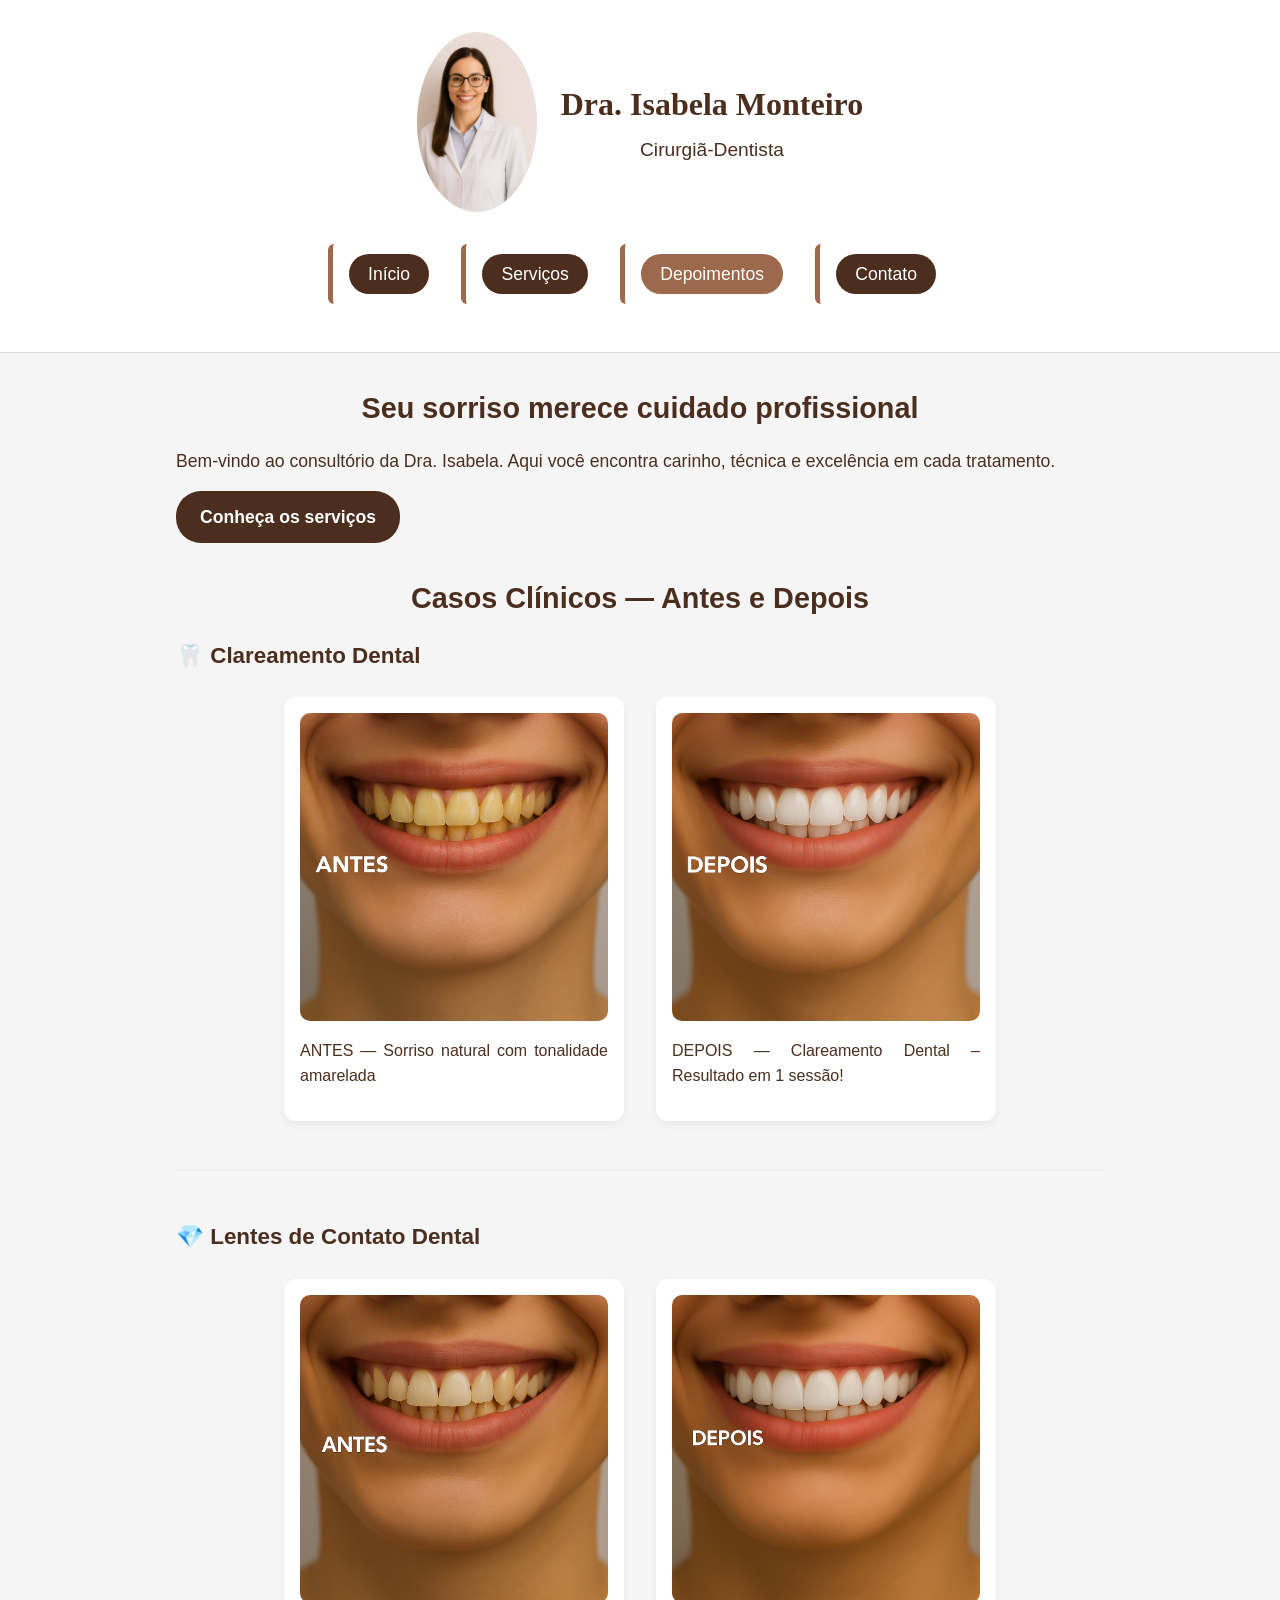
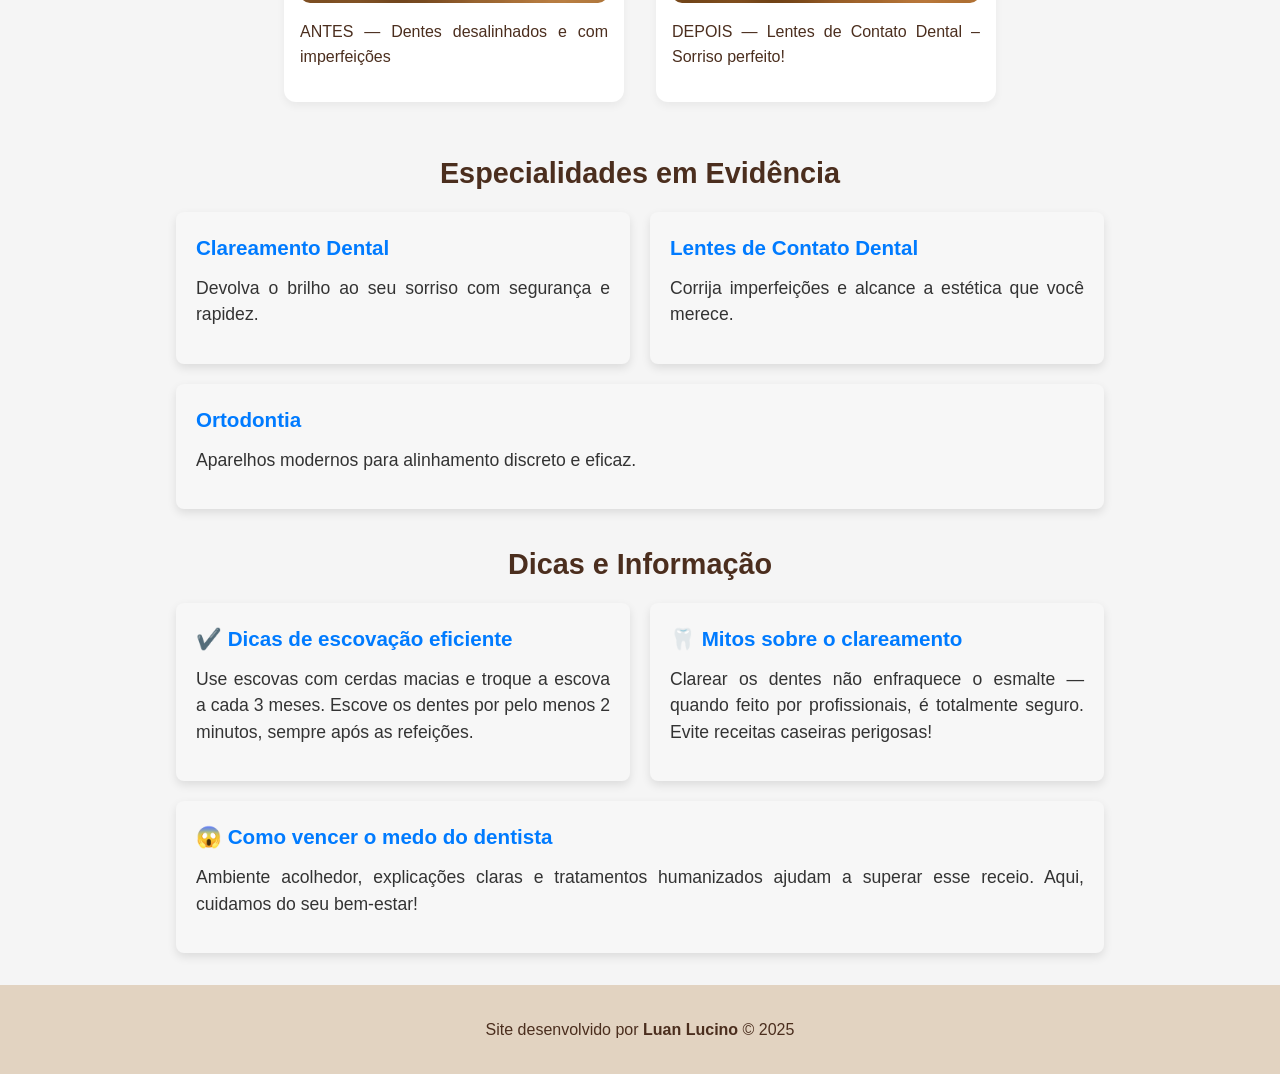
==== index.html @ b40850e3 "comit 0.1 Atualização, nome da pagina principal de landpage para index.html" ====
<!DOCTYPE html>
<html lang="pt-BR">
<head>
  <meta charset="UTF-8" />
  <meta name="viewport" content="width=device-width, initial-scale=1.0" />
  <title>Dra. Isabela Monteiro</title>
  <link rel="stylesheet" href="estilos/reset.css" />
  <link rel="stylesheet" href="estilos/landpage.css" />
  <link rel="stylesheet" href="https://cdnjs.cloudflare.com/ajax/libs/font-awesome/6.4.0/css/all.min.css" />
  <script defer src="script.js"></script>
</head>
<body class="fade-in">

  <!-- Cabeçalho -->
  <header>
    <div class="profile">
      <img src="imagens/fotodeperfil.png" alt="Foto da Dra. Isabela" />
      <div class="nome">
        <h1>Dra. Isabela Monteiro</h1>
        <p>Cirurgiã-Dentista</p>
      </div>
    </div>
    <nav class="menu-navbar">
  <div class="menu-toggle" id="menu-toggle">
    &#9776;
  </div>
  <ul class="nav-list" id="nav-list">
    <li><a href="index.html">Início</a></li>
    <li><a href="servicos.html">Serviços</a></li>
    <li><a href="depoimentos.html" class="active">Depoimentos</a></li>
    <li><a href="contato.html">Contato</a></li>
  </ul>
</nav>

  </header>

  <!-- Conteúdo Principal -->
  <main>

    <!-- Apresentação -->
    <section id="apresentacao">
      <h2>Seu sorriso merece cuidado profissional</h2>
      <p>Bem-vindo ao consultório da Dra. Isabela. Aqui você encontra carinho, técnica e excelência em cada tratamento.</p>
      <a href="servicos.html" class="cta-button">Conheça os serviços</a>
    </section>

    <!-- Antes e Depois -->
    <section id="casos-clinicos">
  <h2>Casos Clínicos — Antes e Depois</h2>

  <div class="secao-tratamento">
    <h3>🦷 Clareamento Dental</h3>
    <div class="imagem-casos">
      <div class="imagem-card">
        <img src="imagens/antes-clareamento.png" alt="Antes do Clareamento Dental" />
        <p>ANTES — Sorriso natural com tonalidade amarelada</p>
      </div>
      <div class="imagem-card">
        <img src="imagens/depois-clareamento.png" alt="Depois do Clareamento Dental" />
        <p>DEPOIS — Clareamento Dental – Resultado em 1 sessão!</p>
      </div>
    </div>
  </div>

  <hr />

  <div class="secao-tratamento">
    <h3>💎 Lentes de Contato Dental</h3>
    <div class="imagem-casos">
      <div class="imagem-card">
        <img src="imagens/lentesdecontatoantes.png" alt="Antes das Lentes de Contato Dental" />
        <p>ANTES — Dentes desalinhados e com imperfeições</p>
      </div>
      <div class="imagem-card">
        <img src="imagens/lentesdecontatodepois.png" alt="Depois das Lentes de Contato Dental" />
        <p>DEPOIS — Lentes de Contato Dental – Sorriso perfeito!</p>
      </div>
    </div>
  </div>
</section>



    <!-- Serviços em Destaque -->
   <section id="servicos-destaque">
  <h2>Especialidades em Evidência</h2>
  <div class="card-container">
    <div class="card">
      <h3>Clareamento Dental</h3>
      <p>Devolva o brilho ao seu sorriso com segurança e rapidez.</p>
    </div>
    <div class="card">
      <h3>Lentes de Contato Dental</h3>
      <p>Corrija imperfeições e alcance a estética que você merece.</p>
    </div>
    <div class="card">
      <h3>Ortodontia</h3>
      <p>Aparelhos modernos para alinhamento discreto e eficaz.</p>
    </div>
  </div>
</section>


    <!-- Conteúdo Educativo -->
    <section id="conteudo-educativo">
  <h2>Dicas e Informação</h2>
  <div class="card-container">
    <div class="card">
      <h3>✔️ Dicas de escovação eficiente</h3>
      <p>Use escovas com cerdas macias e troque a escova a cada 3 meses. Escove os dentes por pelo menos 2 minutos, sempre após as refeições.</p>
    </div>
    <div class="card">
      <h3>🦷 Mitos sobre o clareamento</h3>
      <p>Clarear os dentes não enfraquece o esmalte — quando feito por profissionais, é totalmente seguro. Evite receitas caseiras perigosas!</p>
    </div>
    <div class="card">
      <h3>😱 Como vencer o medo do dentista</h3>
      <p>Ambiente acolhedor, explicações claras e tratamentos humanizados ajudam a superar esse receio. Aqui, cuidamos do seu bem-estar!</p>
    </div>
  </div>
</section>


  </main>

  <!-- Rodapé -->
  <footer>
    <p>Site desenvolvido por <a href="https://seulink.com" target="_blank" rel="noopener">Luan Lucino</a> © 2025</p>
  </footer>

</body>
</html>
---- estilos/landpage.css ----
/* Header & Navbar */
header {
  background-color: #ffffff;
  padding: 2rem 1rem;
  border-bottom: 1px solid #ddd;
  text-align: center;
}

.profile {
  display: flex;
  align-items: center;
  justify-content: center;
  gap: 1.5rem;
  flex-wrap: wrap;
  margin-bottom: 1rem;
}

.profile img {
  width: 120px;
  border-radius: 50%;
}

.profile h1 {
  font-size: 2rem;
  font-family: 'Dancing Script', cursive;
  margin: 0;
}

.profile p {
  font-size: 1.2rem;
  margin-top: 0.3rem;
}

nav {
  display: flex;
  justify-content: center;
  gap: 1rem;
  margin-top: 1rem;
  flex-wrap: wrap;
}

nav ul {
  list-style: none;
  display: flex;
}

nav a {
  padding: 0.6rem 1.2rem;
  background-color: #4b2e1e;
  color: #fff;
  border-radius: 30px;
  text-decoration: none;
  font-weight: 500;
  transition: background-color 0.3s ease;
}

nav a:hover {
  background-color: #7b4d35;
}

nav a.active {
  background-color: #9c694d;
}

/* Galeria Antes e Depois */
.galeria {
  display: flex;
  gap: 2rem;
  flex-wrap: wrap;
  justify-content: center;
}

.caso img {
  width: 100%;
  max-width: 300px;
  border-radius: 10px;
  box-shadow: 0 0 5px rgba(0,0,0,0.1);
}

.caso {
  flex: 1 1 280px;
  text-align: center;
}

/* Lista de serviços */
ul li {
  background: #ffffff;
  padding: 1rem;
  margin-bottom: 1rem;
  border-left: 5px solid #9c694d;
  border-radius: 6px;
}

/* Artigos educativos */
article {
  background-color: #fff;
  padding: 1rem;
  margin-bottom: 1rem;
  border-left: 5px solid #0077b6;
  border-radius: 8px;
}


.imagem-casos {
  display: flex;
  gap: 2rem;
  justify-content: center;
  flex-wrap: wrap;
  margin-top: 1.5rem;
}

.imagem-card {
  background-color: #fff;
  padding: 1rem;
  border-radius: 12px;
  box-shadow: 0 4px 8px rgba(0,0,0,0.05);
  max-width: 340px;
  text-align: center;
}

.imagem-card img {
  width: 100%;
  border-radius: 10px;
  margin-bottom: 0.5rem;
}

.imagem-card p {
  font-size: 1rem;
  color: #4b2e1e;
}



.secao-tratamento {
  margin-bottom: 3rem;
}

.secao-tratamento h3 {
  font-size: 1.4rem;
  color: #4b2e1e;
  margin-bottom: 1rem;
}

hr {
  border: none;
  border-top: 2px solid #eee;
  margin: 3rem 0;
}


.cta-button {
  display: inline-block;
  background-color: #4b2e1e; /* Cor do botão */
  color: white;
  padding: 12px 24px;
  border-radius: 25px;
  text-decoration: none;
  font-weight: bold;
  transition: background-color 0.3s ease;
}

.cta-button:hover {
  background-color: #7b4d35; /* Cor ao passar o mouse */
}



#servicos-destaque li,
#conteudo-educativo article {
  background-color: #f7f7f7; /* cor de fundo clara, pode trocar pela sua cor padrão */
  padding: 20px;
  margin-bottom: 20px;
  border-radius: 8px;
  box-shadow: 0 4px 10px rgba(0,0,0,0.1);
  transition: transform 0.3s ease;
}

#servicos-destaque li:hover,
#conteudo-educativo article:hover {
  transform: translateY(-5px);
}

#servicos-destaque h3,
#conteudo-educativo h3 {
  color: #007BFF; /* cor padrão do site (troque pela sua cor principal) */
  margin-bottom: 10px;
}

#servicos-destaque p,
#conteudo-educativo p {
  color: #333;
  line-height: 1.5;
}


.card-container {
  display: flex;
  flex-wrap: wrap;
  gap: 20px;
  justify-content: center;
}

.card {
  flex: 1 1 300px;
  background-color: #f7f7f7;
  border-radius: 8px;
  padding: 20px;
  box-shadow: 0 4px 10px rgba(0,0,0,0.1);
  transition: transform 0.3s ease;
}

.card:hover {
  transform: translateY(-5px);
}

/* Responsivo para telas menores */
@media (max-width: 600px) {
  .card-container {
    flex-direction: column;
    gap: 15px;
  }

  .card {
    flex: 1 1 100%;
  }
}


.card-container {
  display: flex;
  flex-wrap: wrap;
  gap: 20px;
  justify-content: center;
}

.card {
  flex: 1 1 300px;
  background-color: #f7f7f7;
  border-radius: 8px;
  padding: 20px;
  box-shadow: 0 4px 10px rgba(0,0,0,0.1);
  transition: transform 0.3s ease;
}

.card:hover {
  transform: translateY(-5px);
}

/* Responsivo para celulares */
@media (max-width: 600px) {
  .card-container {
    flex-direction: column;
    gap: 15px;
  }

  .card {
    flex: 1 1 100%;
  }
}



/* MENU RESPONSIVO NAVBAR*/

.menu-navbar {
  display: flex;
  justify-content: center;
  align-items: center;
  position: relative;
}

.nav-list {
  list-style: none;
  display: flex;
  gap: 1rem;
  padding: 0;
  margin-top: 1rem;
  flex-wrap: wrap;
}

.nav-list li a {
  padding: 0.6rem 1.2rem;
  background-color: #4b2e1e;
  color: #fff;
  border-radius: 30px;
  text-decoration: none;
  font-weight: 500;
  transition: background-color 0.3s ease;
}

.nav-list li a:hover {
  background-color: #7b4d35;
}

.nav-list li a.active {
  background-color: #9c694d;
}

.menu-toggle {
  display: none;
  font-size: 2rem;
  cursor: pointer;
  position: absolute;
  right: 1rem;
  top: 0.1rem;
  z-index: 1001;
}

/* Responsivo para celular */
@media (max-width: 768px) {
  .nav-list {
    display: none;
    position: absolute;
    top: 60px;
    right: 1rem;
    background-color: #fff;
    box-shadow: 0 6px 10px rgba(0,0,0,0.1);
    padding: 1rem;
    flex-direction: column;
    border-radius: 8px;
    z-index: 1000;
  }

  .nav-list.active {
    display: flex;
  }

  .menu-toggle {
    display: block;
    color: #4b2e1e;
  }
}
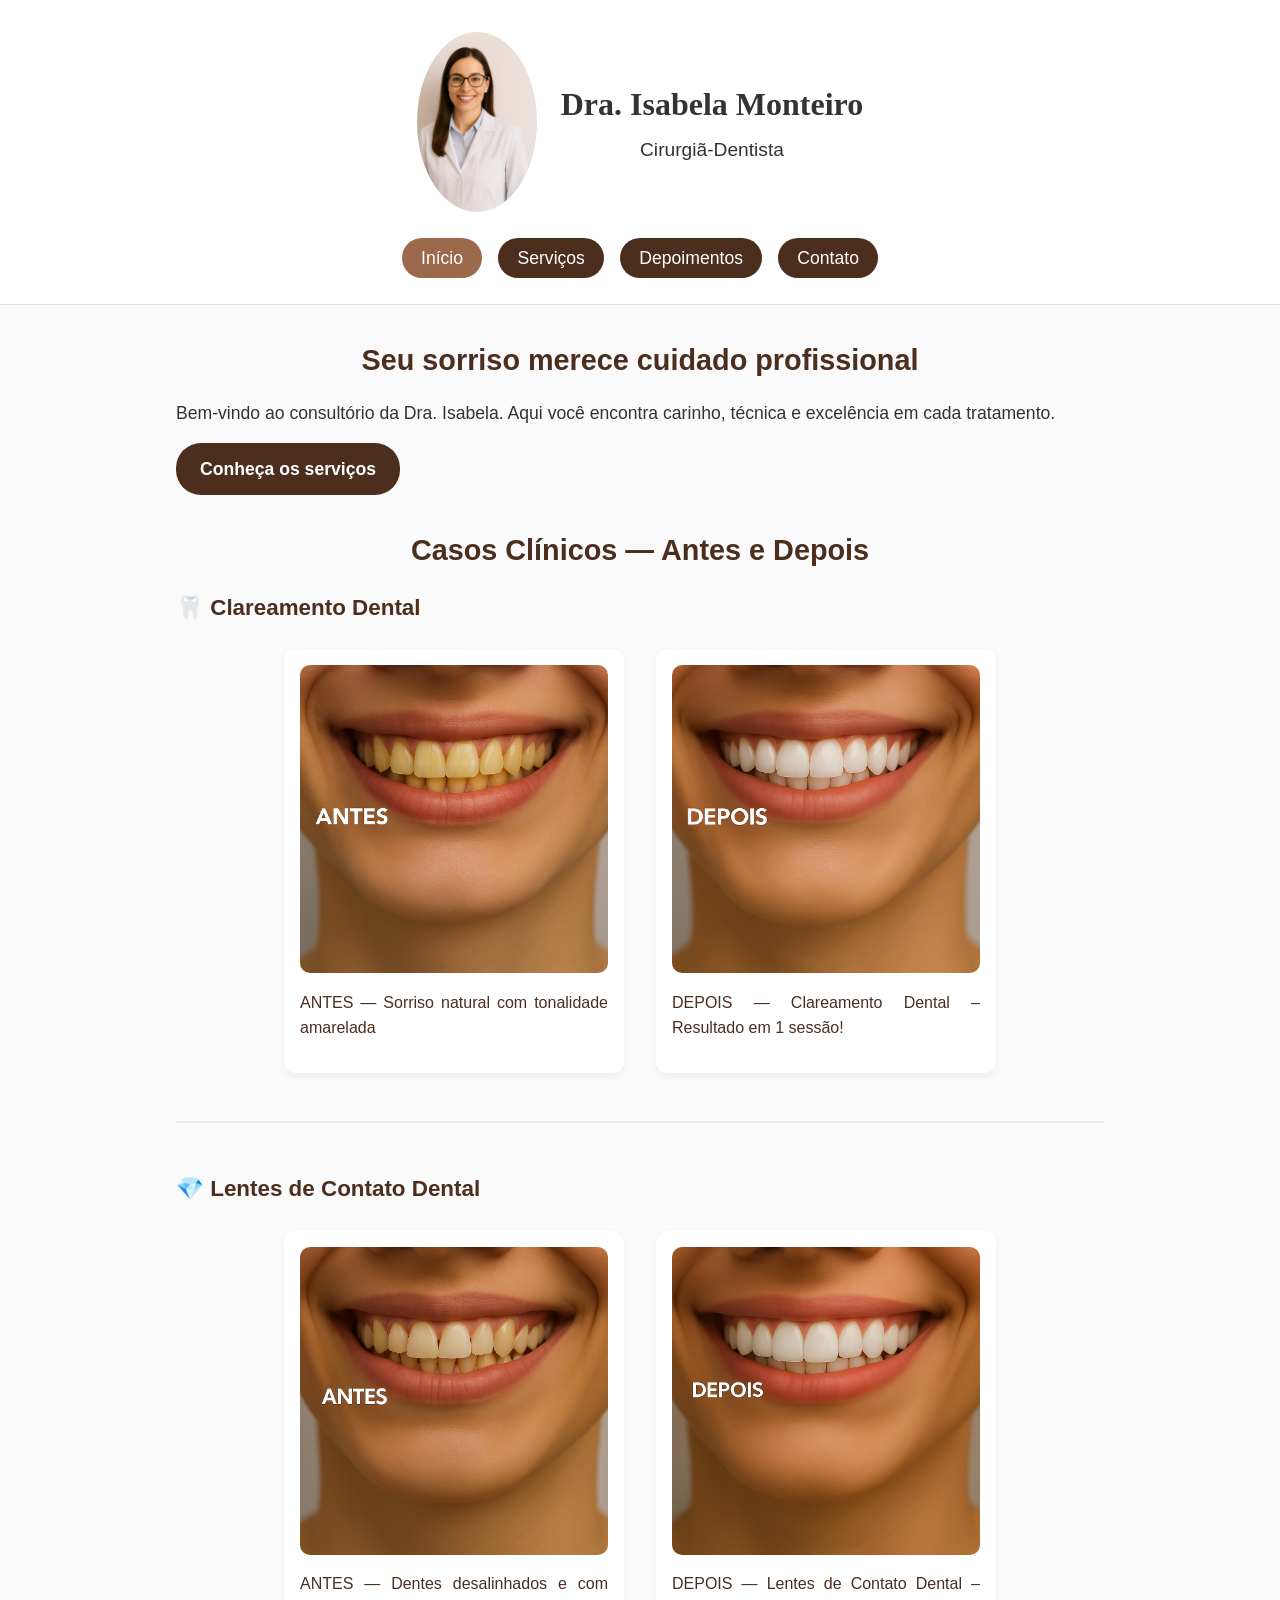
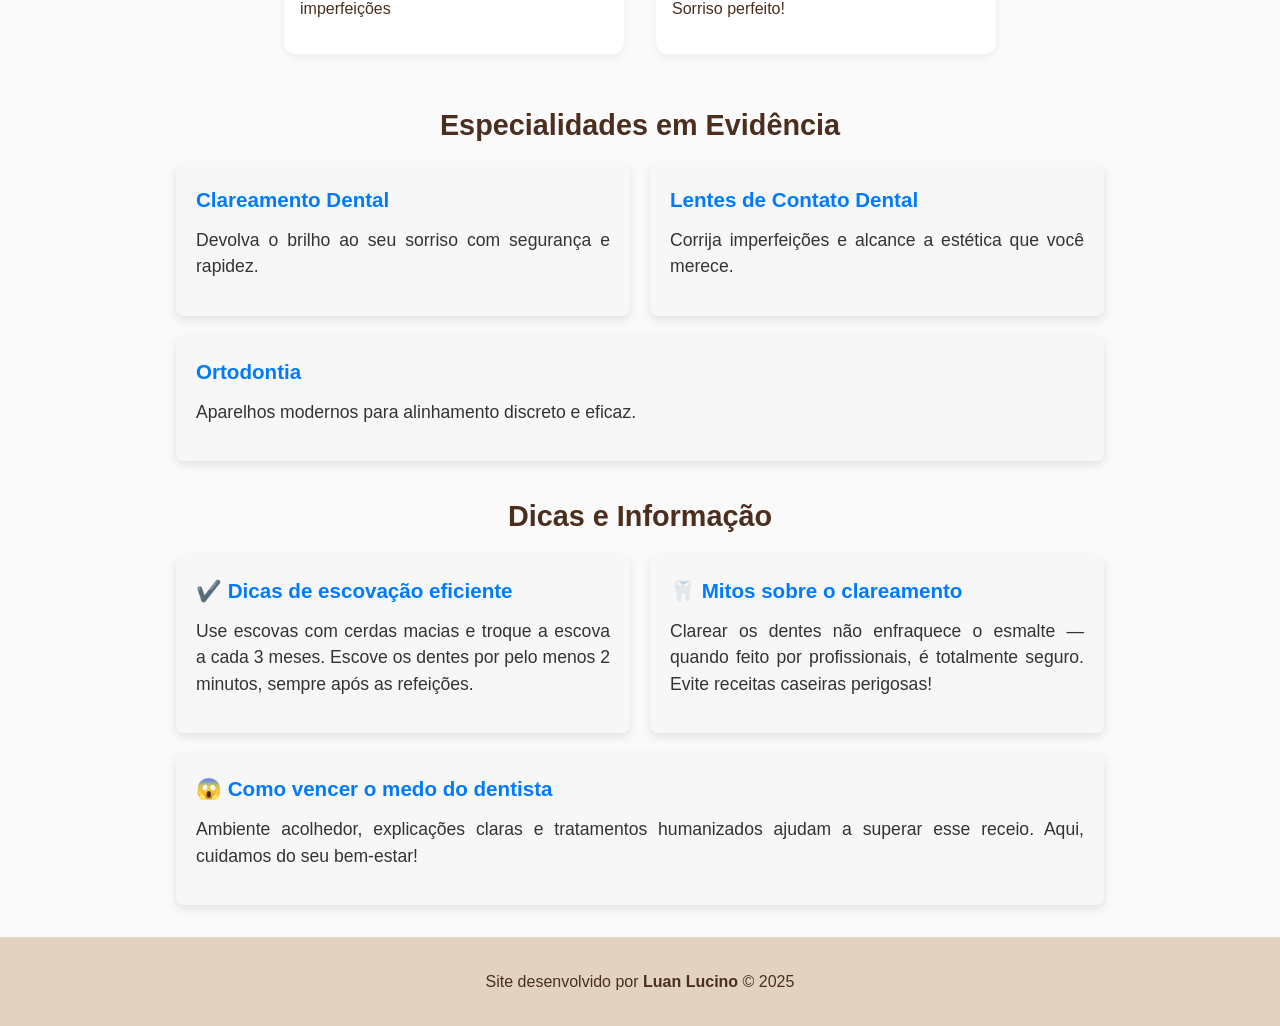
==== commit 4cb9dfc5: "comit Finalização do Projeto, Portfolio- Dra,Cirurgiã" ====
--- a/index.html
+++ b/index.html
@@ -7,8 +7,8 @@
   <link rel="stylesheet" href="estilos/reset.css" />
   <link rel="stylesheet" href="estilos/landpage.css" />
   <link rel="stylesheet" href="https://cdnjs.cloudflare.com/ajax/libs/font-awesome/6.4.0/css/all.min.css" />
-  <script defer src="script.js"></script>
 </head>
+
 <body class="fade-in">
 
   <!-- Cabeçalho -->
@@ -20,107 +20,99 @@
         <p>Cirurgiã-Dentista</p>
       </div>
     </div>
+
     <nav class="menu-navbar">
-  <div class="menu-toggle" id="menu-toggle">
-    &#9776;
-  </div>
-  <ul class="nav-list" id="nav-list">
-    <li><a href="index.html">Início</a></li>
-    <li><a href="servicos.html">Serviços</a></li>
-    <li><a href="depoimentos.html" class="active">Depoimentos</a></li>
-    <li><a href="contato.html">Contato</a></li>
-  </ul>
-</nav>
-
+      <div class="menu-toggle" id="menu-toggle">
+        <span class="bar"></span>
+        <span class="bar"></span>
+        <span class="bar"></span>
+      </div>
+      <ul class="nav-list" id="nav-list">
+        <li><a href="index.html" class="active">Início</a></li>
+        <li><a href="servicos.html">Serviços</a></li>
+        <li><a href="depoimentos.html">Depoimentos</a></li>
+        <li><a href="contato.html">Contato</a></li>
+      </ul>
+    </nav>
   </header>
 
   <!-- Conteúdo Principal -->
   <main>
-
-    <!-- Apresentação -->
     <section id="apresentacao">
       <h2>Seu sorriso merece cuidado profissional</h2>
       <p>Bem-vindo ao consultório da Dra. Isabela. Aqui você encontra carinho, técnica e excelência em cada tratamento.</p>
       <a href="servicos.html" class="cta-button">Conheça os serviços</a>
     </section>
 
-    <!-- Antes e Depois -->
     <section id="casos-clinicos">
-  <h2>Casos Clínicos — Antes e Depois</h2>
+      <h2>Casos Clínicos — Antes e Depois</h2>
 
-  <div class="secao-tratamento">
-    <h3>🦷 Clareamento Dental</h3>
-    <div class="imagem-casos">
-      <div class="imagem-card">
-        <img src="imagens/antes-clareamento.png" alt="Antes do Clareamento Dental" />
-        <p>ANTES — Sorriso natural com tonalidade amarelada</p>
+      <div class="secao-tratamento">
+        <h3>🦷 Clareamento Dental</h3>
+        <div class="imagem-casos">
+          <div class="imagem-card">
+            <img src="imagens/antes-clareamento.png" alt="Antes do Clareamento Dental" />
+            <p>ANTES — Sorriso natural com tonalidade amarelada</p>
+          </div>
+          <div class="imagem-card">
+            <img src="imagens/depois-clareamento.png" alt="Depois do Clareamento Dental" />
+            <p>DEPOIS — Clareamento Dental – Resultado em 1 sessão!</p>
+          </div>
+        </div>
       </div>
-      <div class="imagem-card">
-        <img src="imagens/depois-clareamento.png" alt="Depois do Clareamento Dental" />
-        <p>DEPOIS — Clareamento Dental – Resultado em 1 sessão!</p>
+
+      <hr />
+
+      <div class="secao-tratamento">
+        <h3>💎 Lentes de Contato Dental</h3>
+        <div class="imagem-casos">
+          <div class="imagem-card">
+            <img src="imagens/lentesdecontatoantes.png" alt="Antes das Lentes de Contato Dental" />
+            <p>ANTES — Dentes desalinhados e com imperfeições</p>
+          </div>
+          <div class="imagem-card">
+            <img src="imagens/lentesdecontatodepois.png" alt="Depois das Lentes de Contato Dental" />
+            <p>DEPOIS — Lentes de Contato Dental – Sorriso perfeito!</p>
+          </div>
+        </div>
       </div>
-    </div>
-  </div>
+    </section>
 
-  <hr />
+    <section id="servicos-destaque">
+      <h2>Especialidades em Evidência</h2>
+      <div class="card-container">
+        <div class="card">
+          <h3>Clareamento Dental</h3>
+          <p>Devolva o brilho ao seu sorriso com segurança e rapidez.</p>
+        </div>
+        <div class="card">
+          <h3>Lentes de Contato Dental</h3>
+          <p>Corrija imperfeições e alcance a estética que você merece.</p>
+        </div>
+        <div class="card">
+          <h3>Ortodontia</h3>
+          <p>Aparelhos modernos para alinhamento discreto e eficaz.</p>
+        </div>
+      </div>
+    </section>
 
-  <div class="secao-tratamento">
-    <h3>💎 Lentes de Contato Dental</h3>
-    <div class="imagem-casos">
-      <div class="imagem-card">
-        <img src="imagens/lentesdecontatoantes.png" alt="Antes das Lentes de Contato Dental" />
-        <p>ANTES — Dentes desalinhados e com imperfeições</p>
+    <section id="conteudo-educativo">
+      <h2>Dicas e Informação</h2>
+      <div class="card-container">
+        <div class="card">
+          <h3>✔️ Dicas de escovação eficiente</h3>
+          <p>Use escovas com cerdas macias e troque a escova a cada 3 meses. Escove os dentes por pelo menos 2 minutos, sempre após as refeições.</p>
+        </div>
+        <div class="card">
+          <h3>🦷 Mitos sobre o clareamento</h3>
+          <p>Clarear os dentes não enfraquece o esmalte — quando feito por profissionais, é totalmente seguro. Evite receitas caseiras perigosas!</p>
+        </div>
+        <div class="card">
+          <h3>😱 Como vencer o medo do dentista</h3>
+          <p>Ambiente acolhedor, explicações claras e tratamentos humanizados ajudam a superar esse receio. Aqui, cuidamos do seu bem-estar!</p>
+        </div>
       </div>
-      <div class="imagem-card">
-        <img src="imagens/lentesdecontatodepois.png" alt="Depois das Lentes de Contato Dental" />
-        <p>DEPOIS — Lentes de Contato Dental – Sorriso perfeito!</p>
-      </div>
-    </div>
-  </div>
-</section>
-
-
-
-    <!-- Serviços em Destaque -->
-   <section id="servicos-destaque">
-  <h2>Especialidades em Evidência</h2>
-  <div class="card-container">
-    <div class="card">
-      <h3>Clareamento Dental</h3>
-      <p>Devolva o brilho ao seu sorriso com segurança e rapidez.</p>
-    </div>
-    <div class="card">
-      <h3>Lentes de Contato Dental</h3>
-      <p>Corrija imperfeições e alcance a estética que você merece.</p>
-    </div>
-    <div class="card">
-      <h3>Ortodontia</h3>
-      <p>Aparelhos modernos para alinhamento discreto e eficaz.</p>
-    </div>
-  </div>
-</section>
-
-
-    <!-- Conteúdo Educativo -->
-    <section id="conteudo-educativo">
-  <h2>Dicas e Informação</h2>
-  <div class="card-container">
-    <div class="card">
-      <h3>✔️ Dicas de escovação eficiente</h3>
-      <p>Use escovas com cerdas macias e troque a escova a cada 3 meses. Escove os dentes por pelo menos 2 minutos, sempre após as refeições.</p>
-    </div>
-    <div class="card">
-      <h3>🦷 Mitos sobre o clareamento</h3>
-      <p>Clarear os dentes não enfraquece o esmalte — quando feito por profissionais, é totalmente seguro. Evite receitas caseiras perigosas!</p>
-    </div>
-    <div class="card">
-      <h3>😱 Como vencer o medo do dentista</h3>
-      <p>Ambiente acolhedor, explicações claras e tratamentos humanizados ajudam a superar esse receio. Aqui, cuidamos do seu bem-estar!</p>
-    </div>
-  </div>
-</section>
-
-
+    </section>
   </main>
 
   <!-- Rodapé -->
@@ -128,5 +120,15 @@
     <p>Site desenvolvido por <a href="https://seulink.com" target="_blank" rel="noopener">Luan Lucino</a> © 2025</p>
   </footer>
 
+  <!-- Script do menu hamburguer -->
+  <script>
+    const toggleBtn = document.getElementById('menu-toggle');
+    const navList = document.getElementById('nav-list');
+
+    toggleBtn.addEventListener('click', () => {
+      toggleBtn.classList.toggle('active');
+      navList.classList.toggle('active');
+    });
+  </script>
 </body>
-</html>+</html>
--- a/estilos/landpage.css
+++ b/estilos/landpage.css
@@ -1,4 +1,17 @@
-/* Header & Navbar */
+/* ===================== */
+/* 🎯 Reset e Base       */
+/* ===================== */
+body {
+  font-family: Arial, sans-serif;
+  margin: 0;
+  padding: 0;
+  background-color: #fafafa;
+  color: #333;
+}
+
+/* ===================== */
+/* 🧑‍⚕️ Header & Profile */
+/* ===================== */
 header {
   background-color: #ffffff;
   padding: 2rem 1rem;
@@ -31,237 +44,9 @@
   margin-top: 0.3rem;
 }
 
-nav {
-  display: flex;
-  justify-content: center;
-  gap: 1rem;
-  margin-top: 1rem;
-  flex-wrap: wrap;
-}
-
-nav ul {
-  list-style: none;
-  display: flex;
-}
-
-nav a {
-  padding: 0.6rem 1.2rem;
-  background-color: #4b2e1e;
-  color: #fff;
-  border-radius: 30px;
-  text-decoration: none;
-  font-weight: 500;
-  transition: background-color 0.3s ease;
-}
-
-nav a:hover {
-  background-color: #7b4d35;
-}
-
-nav a.active {
-  background-color: #9c694d;
-}
-
-/* Galeria Antes e Depois */
-.galeria {
-  display: flex;
-  gap: 2rem;
-  flex-wrap: wrap;
-  justify-content: center;
-}
-
-.caso img {
-  width: 100%;
-  max-width: 300px;
-  border-radius: 10px;
-  box-shadow: 0 0 5px rgba(0,0,0,0.1);
-}
-
-.caso {
-  flex: 1 1 280px;
-  text-align: center;
-}
-
-/* Lista de serviços */
-ul li {
-  background: #ffffff;
-  padding: 1rem;
-  margin-bottom: 1rem;
-  border-left: 5px solid #9c694d;
-  border-radius: 6px;
-}
-
-/* Artigos educativos */
-article {
-  background-color: #fff;
-  padding: 1rem;
-  margin-bottom: 1rem;
-  border-left: 5px solid #0077b6;
-  border-radius: 8px;
-}
-
-
-.imagem-casos {
-  display: flex;
-  gap: 2rem;
-  justify-content: center;
-  flex-wrap: wrap;
-  margin-top: 1.5rem;
-}
-
-.imagem-card {
-  background-color: #fff;
-  padding: 1rem;
-  border-radius: 12px;
-  box-shadow: 0 4px 8px rgba(0,0,0,0.05);
-  max-width: 340px;
-  text-align: center;
-}
-
-.imagem-card img {
-  width: 100%;
-  border-radius: 10px;
-  margin-bottom: 0.5rem;
-}
-
-.imagem-card p {
-  font-size: 1rem;
-  color: #4b2e1e;
-}
-
-
-
-.secao-tratamento {
-  margin-bottom: 3rem;
-}
-
-.secao-tratamento h3 {
-  font-size: 1.4rem;
-  color: #4b2e1e;
-  margin-bottom: 1rem;
-}
-
-hr {
-  border: none;
-  border-top: 2px solid #eee;
-  margin: 3rem 0;
-}
-
-
-.cta-button {
-  display: inline-block;
-  background-color: #4b2e1e; /* Cor do botão */
-  color: white;
-  padding: 12px 24px;
-  border-radius: 25px;
-  text-decoration: none;
-  font-weight: bold;
-  transition: background-color 0.3s ease;
-}
-
-.cta-button:hover {
-  background-color: #7b4d35; /* Cor ao passar o mouse */
-}
-
-
-
-#servicos-destaque li,
-#conteudo-educativo article {
-  background-color: #f7f7f7; /* cor de fundo clara, pode trocar pela sua cor padrão */
-  padding: 20px;
-  margin-bottom: 20px;
-  border-radius: 8px;
-  box-shadow: 0 4px 10px rgba(0,0,0,0.1);
-  transition: transform 0.3s ease;
-}
-
-#servicos-destaque li:hover,
-#conteudo-educativo article:hover {
-  transform: translateY(-5px);
-}
-
-#servicos-destaque h3,
-#conteudo-educativo h3 {
-  color: #007BFF; /* cor padrão do site (troque pela sua cor principal) */
-  margin-bottom: 10px;
-}
-
-#servicos-destaque p,
-#conteudo-educativo p {
-  color: #333;
-  line-height: 1.5;
-}
-
-
-.card-container {
-  display: flex;
-  flex-wrap: wrap;
-  gap: 20px;
-  justify-content: center;
-}
-
-.card {
-  flex: 1 1 300px;
-  background-color: #f7f7f7;
-  border-radius: 8px;
-  padding: 20px;
-  box-shadow: 0 4px 10px rgba(0,0,0,0.1);
-  transition: transform 0.3s ease;
-}
-
-.card:hover {
-  transform: translateY(-5px);
-}
-
-/* Responsivo para telas menores */
-@media (max-width: 600px) {
-  .card-container {
-    flex-direction: column;
-    gap: 15px;
-  }
-
-  .card {
-    flex: 1 1 100%;
-  }
-}
-
-
-.card-container {
-  display: flex;
-  flex-wrap: wrap;
-  gap: 20px;
-  justify-content: center;
-}
-
-.card {
-  flex: 1 1 300px;
-  background-color: #f7f7f7;
-  border-radius: 8px;
-  padding: 20px;
-  box-shadow: 0 4px 10px rgba(0,0,0,0.1);
-  transition: transform 0.3s ease;
-}
-
-.card:hover {
-  transform: translateY(-5px);
-}
-
-/* Responsivo para celulares */
-@media (max-width: 600px) {
-  .card-container {
-    flex-direction: column;
-    gap: 15px;
-  }
-
-  .card {
-    flex: 1 1 100%;
-  }
-}
-
-
-
-/* MENU RESPONSIVO NAVBAR*/
-
+/* ===================== */
+/* 📱 Navbar             */
+/* ===================== */
 .menu-navbar {
   display: flex;
   justify-content: center;
@@ -296,17 +81,164 @@
   background-color: #9c694d;
 }
 
+/* Botão hamburguer */
 .menu-toggle {
   display: none;
-  font-size: 2rem;
+  flex-direction: column;
+  justify-content: center;
+  align-items: center;
   cursor: pointer;
   position: absolute;
+  top: 0.2rem;
   right: 1rem;
-  top: 0.1rem;
   z-index: 1001;
-}
-
-/* Responsivo para celular */
+  width: 30px;
+  height: 30px;
+}
+
+.menu-toggle .bar {
+  width: 100%;
+  height: 4px;
+  background-color: #4b2e1e;
+  margin: 4px 0;
+  transition: 0.4s;
+  border-radius: 2px;
+}
+
+/* Animação para virar X */
+.menu-toggle.active .bar:nth-child(1) {
+  transform: rotate(45deg) translate(5px, 5px);
+}
+
+.menu-toggle.active .bar:nth-child(2) {
+  opacity: 0;
+}
+
+.menu-toggle.active .bar:nth-child(3) {
+  transform: rotate(-45deg) translate(5px, -5px);
+}
+
+/* ===================== */
+/* 🦷 Casos Clínicos     */
+/* ===================== */
+.imagem-casos {
+  display: flex;
+  gap: 2rem;
+  justify-content: center;
+  flex-wrap: wrap;
+  margin-top: 1.5rem;
+}
+
+.imagem-card {
+  background-color: #fff;
+  padding: 1rem;
+  border-radius: 12px;
+  box-shadow: 0 4px 8px rgba(0,0,0,0.05);
+  max-width: 340px;
+  text-align: center;
+}
+
+.imagem-card img {
+  width: 100%;
+  border-radius: 10px;
+  margin-bottom: 0.5rem;
+}
+
+.imagem-card p {
+  font-size: 1rem;
+  color: #4b2e1e;
+}
+
+.secao-tratamento {
+  margin-bottom: 3rem;
+}
+
+.secao-tratamento h3 {
+  font-size: 1.4rem;
+  color: #4b2e1e;
+  margin-bottom: 1rem;
+}
+
+hr {
+  border: none;
+  border-top: 2px solid #eee;
+  margin: 3rem 0;
+}
+
+/* ===================== */
+/* 💎 Botão CTA          */
+/* ===================== */
+.cta-button {
+  display: inline-block;
+  background-color: #4b2e1e;
+  color: white;
+  padding: 12px 24px;
+  border-radius: 25px;
+  text-decoration: none;
+  font-weight: bold;
+  transition: background-color 0.3s ease;
+}
+
+.cta-button:hover {
+  background-color: #7b4d35;
+}
+
+/* ===================== */
+/* 🧠 Conteúdo Educativo */
+/* ===================== */
+#servicos-destaque li,
+#conteudo-educativo article {
+  background-color: #f7f7f7;
+  padding: 20px;
+  margin-bottom: 20px;
+  border-radius: 8px;
+  box-shadow: 0 4px 10px rgba(0,0,0,0.1);
+  transition: transform 0.3s ease;
+}
+
+#servicos-destaque li:hover,
+#conteudo-educativo article:hover {
+  transform: translateY(-5px);
+}
+
+#servicos-destaque h3,
+#conteudo-educativo h3 {
+  color: #007BFF;
+  margin-bottom: 10px;
+}
+
+#servicos-destaque p,
+#conteudo-educativo p {
+  color: #333;
+  line-height: 1.5;
+}
+
+/* ===================== */
+/* 🧱 Cards              */
+/* ===================== */
+.card-container {
+  display: flex;
+  flex-wrap: wrap;
+  gap: 20px;
+  justify-content: center;
+}
+
+.card {
+  flex: 1 1 300px;
+  background-color: #f7f7f7;
+  border-radius: 8px;
+  padding: 20px;
+  box-shadow: 0 4px 10px rgba(0,0,0,0.1);
+  transition: transform 0.3s ease;
+}
+
+.card:hover {
+  transform: translateY(-5px);
+}
+
+/* ===================== */
+/* 📱 Responsivo         */
+/* ===================== */
 @media (max-width: 768px) {
   .nav-list {
     display: none;
@@ -326,7 +258,15 @@
   }
 
   .menu-toggle {
-    display: block;
-    color: #4b2e1e;
-  }
-}
+    display: flex;
+  }
+
+  .card-container {
+    flex-direction: column;
+    gap: 15px;
+  }
+
+  .card {
+    flex: 1 1 100%;
+  }
+}
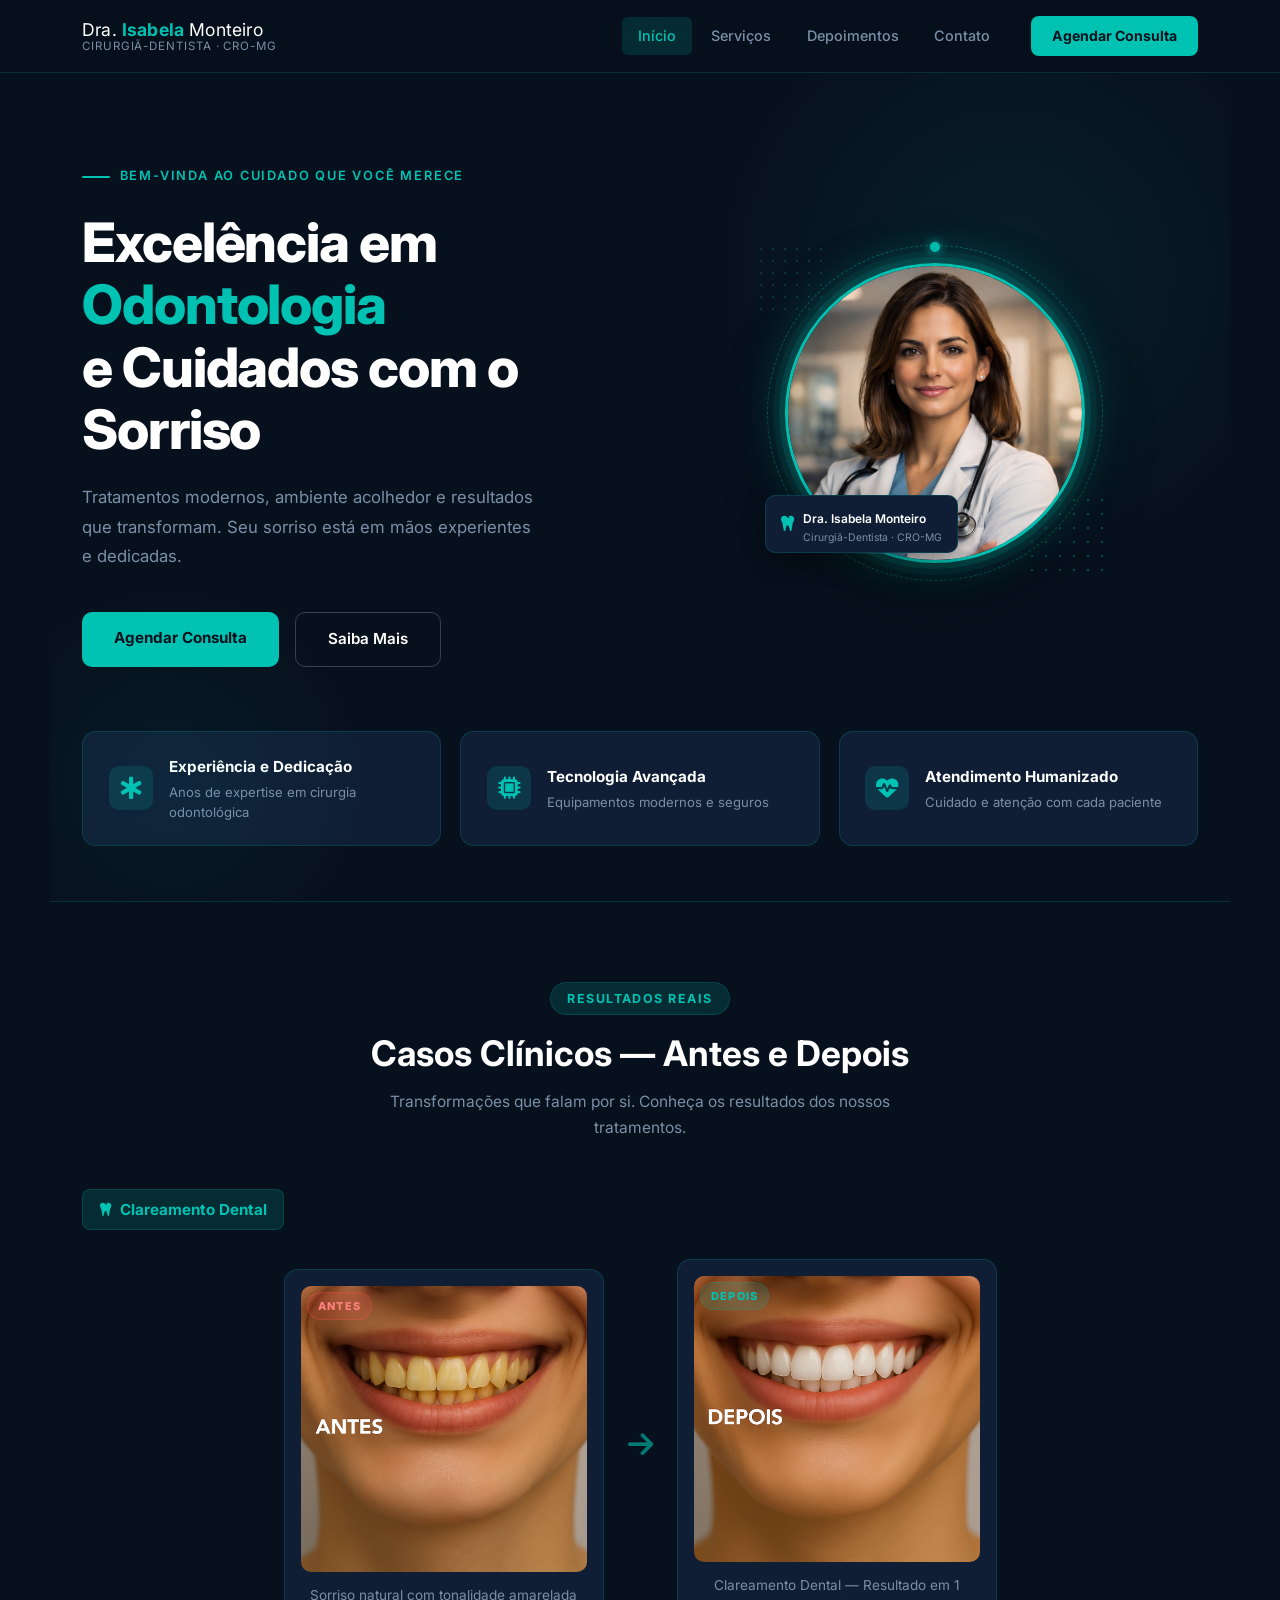
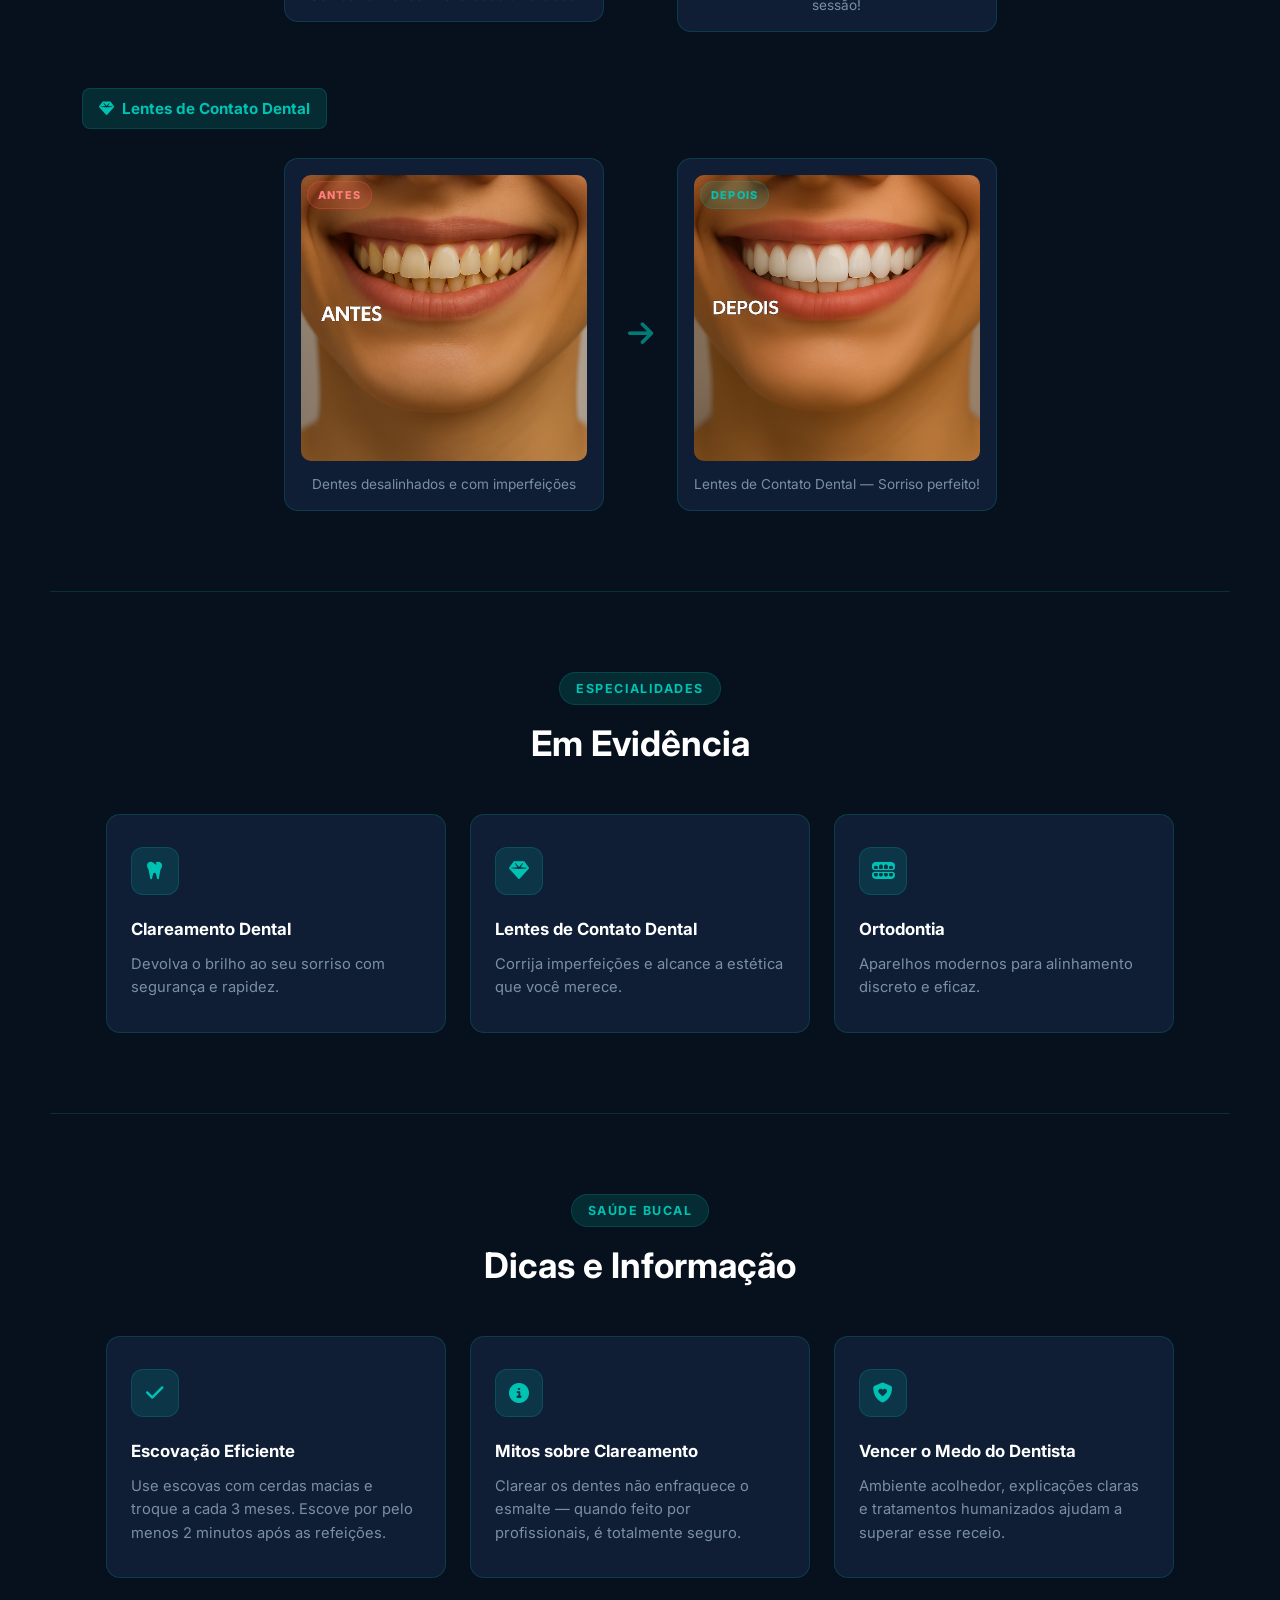
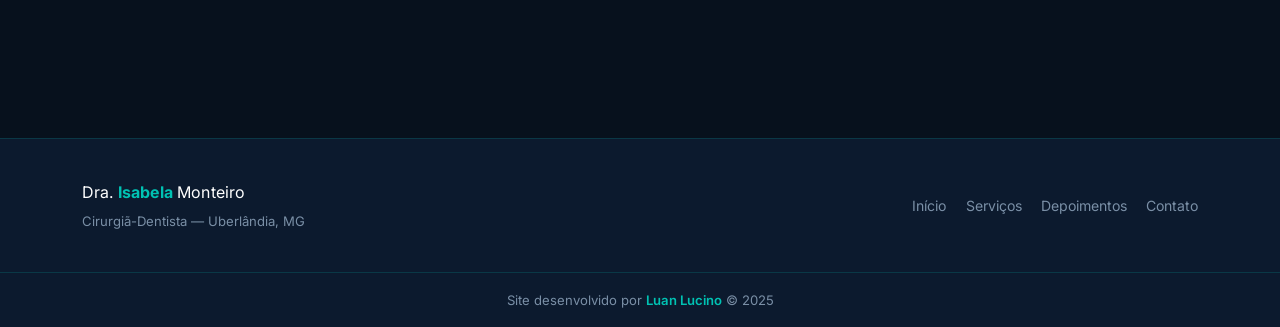
==== commit 253c8fa6: "Update style" ====
--- a/index.html
+++ b/index.html
@@ -3,132 +3,219 @@
 <head>
   <meta charset="UTF-8" />
   <meta name="viewport" content="width=device-width, initial-scale=1.0" />
-  <title>Dra. Isabela Monteiro</title>
+  <title>Dra. Isabela Monteiro — Cirurgiã-Dentista</title>
   <link rel="stylesheet" href="estilos/reset.css" />
   <link rel="stylesheet" href="estilos/landpage.css" />
   <link rel="stylesheet" href="https://cdnjs.cloudflare.com/ajax/libs/font-awesome/6.4.0/css/all.min.css" />
+  <link rel="preconnect" href="https://fonts.googleapis.com" />
+  <link rel="preconnect" href="https://fonts.gstatic.com" crossorigin />
+  <link href="https://fonts.googleapis.com/css2?family=Inter:wght@300;400;500;600;700;800&display=swap" rel="stylesheet" />
+  <script defer src="script.js"></script>
 </head>
-
 <body class="fade-in">
 
-  <!-- Cabeçalho -->
+  <!-- Navbar -->
   <header>
-    <div class="profile">
-      <img src="imagens/fotodeperfil.png" alt="Foto da Dra. Isabela" />
-      <div class="nome">
-        <h1>Dra. Isabela Monteiro</h1>
-        <p>Cirurgiã-Dentista</p>
-      </div>
+    <div class="navbar-container">
+      <div class="brand">
+        <span class="brand-name">Dra. <strong>Isabela</strong> Monteiro</span>
+        <span class="brand-sub">Cirurgiã-Dentista · CRO-MG</span>
+      </div>
+      <nav class="menu-navbar">
+        <div class="menu-toggle" id="menu-toggle">
+          <i class="fa-solid fa-bars"></i>
+        </div>
+        <ul class="nav-list" id="nav-list">
+          <li><a href="index.html" class="active">Início</a></li>
+          <li><a href="paginas/servicos.html">Serviços</a></li>
+          <li><a href="paginas/depoimentos.html">Depoimentos</a></li>
+          <li><a href="paginas/contato.html">Contato</a></li>
+        </ul>
+        <a href="paginas/contato.html" class="btn-agendar">Agendar Consulta</a>
+      </nav>
     </div>
-
-    <nav class="menu-navbar">
-      <div class="menu-toggle" id="menu-toggle">
-        <span class="bar"></span>
-        <span class="bar"></span>
-        <span class="bar"></span>
-      </div>
-      <ul class="nav-list" id="nav-list">
-        <li><a href="index.html" class="active">Início</a></li>
-        <li><a href="servicos.html">Serviços</a></li>
-        <li><a href="depoimentos.html">Depoimentos</a></li>
-        <li><a href="contato.html">Contato</a></li>
-      </ul>
-    </nav>
   </header>
 
-  <!-- Conteúdo Principal -->
   <main>
-    <section id="apresentacao">
-      <h2>Seu sorriso merece cuidado profissional</h2>
-      <p>Bem-vindo ao consultório da Dra. Isabela. Aqui você encontra carinho, técnica e excelência em cada tratamento.</p>
-      <a href="servicos.html" class="cta-button">Conheça os serviços</a>
-    </section>
-
+
+    <!-- Hero -->
+    <section id="hero">
+      <div class="hero-content">
+
+        <!-- Texto -->
+        <div class="hero-text">
+          <p class="hero-subtitle">Bem-vinda ao cuidado que você merece</p>
+          <h1>
+            Excelência em<br>
+            <span class="highlight">Odontologia</span><br>
+            e Cuidados com o Sorriso
+          </h1>
+          <p class="hero-description">
+            Tratamentos modernos, ambiente acolhedor e resultados que transformam.
+            Seu sorriso está em mãos experientes e dedicadas.
+          </p>
+          <div class="hero-buttons">
+            <a href="paginas/contato.html" class="btn-primary">Agendar Consulta</a>
+            <a href="paginas/servicos.html" class="btn-secondary">Saiba Mais</a>
+          </div>
+        </div>
+
+        <!-- Foto -->
+        <div class="hero-image">
+          <div class="photo-wrapper">
+            <div class="photo-ring"></div>
+            <img src="imagens/foto-perfil.png" alt="Dra. Isabela Monteiro — Cirurgiã-Dentista" />
+            <div class="photo-accent"></div>
+            <div class="photo-accent-2"></div>
+            <div class="photo-badge">
+              <i class="fa-solid fa-tooth"></i>
+              <div>
+                <span>Dra. Isabela Monteiro<small>Cirurgiã-Dentista · CRO-MG</small></span>
+              </div>
+            </div>
+          </div>
+        </div>
+
+      </div>
+
+      <!-- Destaques -->
+      <div class="highlights">
+        <div class="highlight-card">
+          <i class="fa-solid fa-star-of-life"></i>
+          <div>
+            <h3>Experiência e Dedicação</h3>
+            <p>Anos de expertise em cirurgia odontológica</p>
+          </div>
+        </div>
+        <div class="highlight-card">
+          <i class="fa-solid fa-microchip"></i>
+          <div>
+            <h3>Tecnologia Avançada</h3>
+            <p>Equipamentos modernos e seguros</p>
+          </div>
+        </div>
+        <div class="highlight-card">
+          <i class="fa-solid fa-heart-pulse"></i>
+          <div>
+            <h3>Atendimento Humanizado</h3>
+            <p>Cuidado e atenção com cada paciente</p>
+          </div>
+        </div>
+      </div>
+    </section>
+
+    <!-- Casos Clínicos -->
     <section id="casos-clinicos">
-      <h2>Casos Clínicos — Antes e Depois</h2>
-
-      <div class="secao-tratamento">
-        <h3>🦷 Clareamento Dental</h3>
+      <div class="section-header">
+        <span class="section-tag">Resultados Reais</span>
+        <h2>Casos Clínicos — Antes e Depois</h2>
+        <p>Transformações que falam por si. Conheça os resultados dos nossos tratamentos.</p>
+      </div>
+
+      <div class="caso-group">
+        <div class="caso-label"><i class="fa-solid fa-tooth"></i> Clareamento Dental</div>
         <div class="imagem-casos">
           <div class="imagem-card">
-            <img src="imagens/antes-clareamento.png" alt="Antes do Clareamento Dental" />
-            <p>ANTES — Sorriso natural com tonalidade amarelada</p>
-          </div>
-          <div class="imagem-card">
-            <img src="imagens/depois-clareamento.png" alt="Depois do Clareamento Dental" />
-            <p>DEPOIS — Clareamento Dental – Resultado em 1 sessão!</p>
-          </div>
-        </div>
-      </div>
-
-      <hr />
-
-      <div class="secao-tratamento">
-        <h3>💎 Lentes de Contato Dental</h3>
+            <span class="badge antes">ANTES</span>
+            <img src="imagens/clareamento-antes.png" alt="Antes do Clareamento Dental" />
+            <p>Sorriso natural com tonalidade amarelada</p>
+          </div>
+          <div class="arrow-divider"><i class="fa-solid fa-arrow-right"></i></div>
+          <div class="imagem-card">
+            <span class="badge depois">DEPOIS</span>
+            <img src="imagens/clareamento-depois.png" alt="Depois do Clareamento Dental" />
+            <p>Clareamento Dental — Resultado em 1 sessão!</p>
+          </div>
+        </div>
+      </div>
+
+      <div class="caso-group">
+        <div class="caso-label"><i class="fa-solid fa-gem"></i> Lentes de Contato Dental</div>
         <div class="imagem-casos">
           <div class="imagem-card">
-            <img src="imagens/lentesdecontatoantes.png" alt="Antes das Lentes de Contato Dental" />
-            <p>ANTES — Dentes desalinhados e com imperfeições</p>
-          </div>
-          <div class="imagem-card">
-            <img src="imagens/lentesdecontatodepois.png" alt="Depois das Lentes de Contato Dental" />
-            <p>DEPOIS — Lentes de Contato Dental – Sorriso perfeito!</p>
-          </div>
-        </div>
-      </div>
-    </section>
-
+            <span class="badge antes">ANTES</span>
+            <img src="imagens/lentes-contato-antes.png" alt="Antes das Lentes de Contato Dental" />
+            <p>Dentes desalinhados e com imperfeições</p>
+          </div>
+          <div class="arrow-divider"><i class="fa-solid fa-arrow-right"></i></div>
+          <div class="imagem-card">
+            <span class="badge depois">DEPOIS</span>
+            <img src="imagens/lentes-contato-depois.png" alt="Depois das Lentes de Contato Dental" />
+            <p>Lentes de Contato Dental — Sorriso perfeito!</p>
+          </div>
+        </div>
+      </div>
+    </section>
+
+    <!-- Especialidades -->
     <section id="servicos-destaque">
-      <h2>Especialidades em Evidência</h2>
+      <div class="section-header">
+        <span class="section-tag">Especialidades</span>
+        <h2>Em Evidência</h2>
+      </div>
       <div class="card-container">
         <div class="card">
+          <div class="card-icon"><i class="fa-solid fa-tooth"></i></div>
           <h3>Clareamento Dental</h3>
           <p>Devolva o brilho ao seu sorriso com segurança e rapidez.</p>
         </div>
         <div class="card">
+          <div class="card-icon"><i class="fa-solid fa-gem"></i></div>
           <h3>Lentes de Contato Dental</h3>
           <p>Corrija imperfeições e alcance a estética que você merece.</p>
         </div>
         <div class="card">
+          <div class="card-icon"><i class="fa-solid fa-teeth-open"></i></div>
           <h3>Ortodontia</h3>
           <p>Aparelhos modernos para alinhamento discreto e eficaz.</p>
         </div>
       </div>
     </section>
 
+    <!-- Dicas -->
     <section id="conteudo-educativo">
-      <h2>Dicas e Informação</h2>
+      <div class="section-header">
+        <span class="section-tag">Saúde Bucal</span>
+        <h2>Dicas e Informação</h2>
+      </div>
       <div class="card-container">
         <div class="card">
-          <h3>✔️ Dicas de escovação eficiente</h3>
-          <p>Use escovas com cerdas macias e troque a escova a cada 3 meses. Escove os dentes por pelo menos 2 minutos, sempre após as refeições.</p>
-        </div>
-        <div class="card">
-          <h3>🦷 Mitos sobre o clareamento</h3>
-          <p>Clarear os dentes não enfraquece o esmalte — quando feito por profissionais, é totalmente seguro. Evite receitas caseiras perigosas!</p>
-        </div>
-        <div class="card">
-          <h3>😱 Como vencer o medo do dentista</h3>
-          <p>Ambiente acolhedor, explicações claras e tratamentos humanizados ajudam a superar esse receio. Aqui, cuidamos do seu bem-estar!</p>
-        </div>
-      </div>
-    </section>
+          <div class="card-icon"><i class="fa-solid fa-check"></i></div>
+          <h3>Escovação Eficiente</h3>
+          <p>Use escovas com cerdas macias e troque a cada 3 meses. Escove por pelo menos 2 minutos após as refeições.</p>
+        </div>
+        <div class="card">
+          <div class="card-icon"><i class="fa-solid fa-circle-info"></i></div>
+          <h3>Mitos sobre Clareamento</h3>
+          <p>Clarear os dentes não enfraquece o esmalte — quando feito por profissionais, é totalmente seguro.</p>
+        </div>
+        <div class="card">
+          <div class="card-icon"><i class="fa-solid fa-shield-heart"></i></div>
+          <h3>Vencer o Medo do Dentista</h3>
+          <p>Ambiente acolhedor, explicações claras e tratamentos humanizados ajudam a superar esse receio.</p>
+        </div>
+      </div>
+    </section>
+
   </main>
 
-  <!-- Rodapé -->
   <footer>
-    <p>Site desenvolvido por <a href="https://seulink.com" target="_blank" rel="noopener">Luan Lucino</a> © 2025</p>
+    <div class="footer-container">
+      <div class="footer-brand">
+        <span class="brand-name">Dra. <strong>Isabela</strong> Monteiro</span>
+        <p>Cirurgiã-Dentista — Uberlândia, MG</p>
+      </div>
+      <div class="footer-links">
+        <a href="index.html">Início</a>
+        <a href="paginas/servicos.html">Serviços</a>
+        <a href="paginas/depoimentos.html">Depoimentos</a>
+        <a href="paginas/contato.html">Contato</a>
+      </div>
+    </div>
+    <div class="footer-bottom">
+      <p>Site desenvolvido por <a href="https://portobeloweb.com.br" target="_blank" rel="noopener">Luan Lucino</a> © 2025</p>
+    </div>
   </footer>
 
-  <!-- Script do menu hamburguer -->
-  <script>
-    const toggleBtn = document.getElementById('menu-toggle');
-    const navList = document.getElementById('nav-list');
-
-    toggleBtn.addEventListener('click', () => {
-      toggleBtn.classList.toggle('active');
-      navList.classList.toggle('active');
-    });
-  </script>
 </body>
 </html>
--- a/estilos/landpage.css
+++ b/estilos/landpage.css
@@ -1,272 +1,459 @@
-/* ===================== */
-/* 🎯 Reset e Base       */
-/* ===================== */
-body {
-  font-family: Arial, sans-serif;
-  margin: 0;
-  padding: 0;
-  background-color: #fafafa;
-  color: #333;
-}
-
-/* ===================== */
-/* 🧑‍⚕️ Header & Profile */
-/* ===================== */
-header {
-  background-color: #ffffff;
-  padding: 2rem 1rem;
-  border-bottom: 1px solid #ddd;
-  text-align: center;
-}
-
-.profile {
-  display: flex;
-  align-items: center;
+/* ===================================================
+   LANDPAGE — INDEX
+   =================================================== */
+
+/* ─── HERO ──────────────────────────────────────────── */
+
+#hero {
+  min-height: calc(100vh - 72px);
+  display: flex;
+  flex-direction: column;
   justify-content: center;
+  padding: 5rem 2rem 3rem;
+  position: relative;
+  overflow: hidden;
+}
+
+/* Ambient background glow */
+#hero::before {
+  content: '';
+  position: absolute;
+  top: -120px;
+  right: -100px;
+  width: 640px;
+  height: 640px;
+  border-radius: 50%;
+  background: radial-gradient(circle, rgba(0,194,179,0.08) 0%, transparent 65%);
+  pointer-events: none;
+}
+
+#hero::after {
+  content: '';
+  position: absolute;
+  bottom: -80px;
+  left: -80px;
+  width: 400px;
+  height: 400px;
+  border-radius: 50%;
+  background: radial-gradient(circle, rgba(0,194,179,0.05) 0%, transparent 70%);
+  pointer-events: none;
+}
+
+.hero-content {
+  max-width: 1180px;
+  margin: 0 auto;
+  width: 100%;
+  display: grid;
+  grid-template-columns: 1fr 1fr;
+  align-items: center;
+  gap: 4rem;
+}
+
+/* ─── HERO TEXTO ─────────────────────────────────── */
+
+.hero-text { position: relative; z-index: 2; }
+
+.hero-subtitle {
+  display: inline-block;
+  font-size: 0.8rem;
+  font-weight: 600;
+  letter-spacing: 0.14em;
+  text-transform: uppercase;
+  color: var(--teal);
+  margin-bottom: 1.2rem;
+  padding: 0.3rem 0;
+  position: relative;
+}
+
+.hero-subtitle::before {
+  content: '';
+  display: inline-block;
+  width: 28px;
+  height: 2px;
+  background: var(--teal);
+  vertical-align: middle;
+  margin-right: 0.6rem;
+  border-radius: 2px;
+}
+
+.hero-text h1 {
+  font-size: clamp(2.2rem, 4.5vw, 3.4rem);
+  font-weight: 800;
+  color: var(--white);
+  line-height: 1.15;
+  margin-bottom: 1.4rem;
+  letter-spacing: -0.02em;
+}
+
+.hero-text h1 .highlight {
+  color: var(--teal);
+}
+
+.hero-description {
+  font-size: 1.05rem;
+  color: var(--muted);
+  max-width: 460px;
+  margin-bottom: 2.5rem;
+  line-height: 1.75;
+}
+
+.hero-buttons {
+  display: flex;
+  gap: 1rem;
+  flex-wrap: wrap;
+}
+
+.btn-primary {
+  padding: 0.85rem 2rem;
+  background: var(--teal);
+  color: #07111d;
+  font-weight: 700;
+  font-size: 0.95rem;
+  border-radius: 10px;
+  transition: background 0.25s, transform 0.2s, box-shadow 0.25s;
+}
+
+.btn-primary:hover {
+  background: var(--teal-hover);
+  transform: translateY(-2px);
+  box-shadow: 0 10px 30px var(--teal-glow);
+}
+
+.btn-secondary {
+  padding: 0.85rem 2rem;
+  background: transparent;
+  color: var(--white);
+  font-weight: 600;
+  font-size: 0.95rem;
+  border-radius: 10px;
+  border: 1.5px solid rgba(255,255,255,0.2);
+  transition: border-color 0.25s, background 0.25s, transform 0.2s;
+}
+
+.btn-secondary:hover {
+  border-color: var(--teal);
+  background: var(--teal-dim);
+  transform: translateY(-2px);
+}
+
+/* ─── HERO FOTO ──────────────────────────────────── */
+
+.hero-image {
+  display: flex;
+  justify-content: center;
+  align-items: center;
+  position: relative;
+  z-index: 2;
+}
+
+.photo-wrapper {
+  position: relative;
+  width: 300px;
+  height: 300px;
+}
+
+/* Glow backdrop */
+.photo-wrapper::before {
+  content: '';
+  position: absolute;
+  inset: -50px;
+  border-radius: 50%;
+  background: radial-gradient(circle, rgba(0,194,179,0.12) 0%, transparent 65%);
+  pointer-events: none;
+}
+
+/* Photo */
+.photo-wrapper img {
+  position: relative;
+  z-index: 2;
+  width: 100%;
+  height: 100%;
+  object-fit: cover;
+  border-radius: 50%;
+  border: 3px solid var(--teal);
+  box-shadow:
+    0 0 0 6px rgba(0, 194, 179, 0.12),
+    0 0 0 12px rgba(0, 194, 179, 0.06),
+    0 0 50px rgba(0, 194, 179, 0.3),
+    0 24px 60px rgba(0, 0, 0, 0.5);
+}
+
+/* Animated outer ring */
+.photo-ring {
+  position: absolute;
+  inset: -18px;
+  border-radius: 50%;
+  border: 1.5px dashed rgba(0, 194, 179, 0.4);
+  animation: spin-ring 14s linear infinite;
+  pointer-events: none;
+  z-index: 1;
+}
+
+.photo-ring::after {
+  content: '';
+  position: absolute;
+  top: -4px;
+  left: 50%;
+  transform: translateX(-50%);
+  width: 10px;
+  height: 10px;
+  border-radius: 50%;
+  background: var(--teal);
+  box-shadow: 0 0 10px var(--teal);
+}
+
+@keyframes spin-ring {
+  from { transform: rotate(0deg); }
+  to   { transform: rotate(360deg); }
+}
+
+/* Dot grid accent */
+.photo-accent {
+  position: absolute;
+  bottom: -20px;
+  right: -30px;
+  width: 90px;
+  height: 90px;
+  background-image: radial-gradient(circle, rgba(0,194,179,0.35) 1.5px, transparent 1.5px);
+  background-size: 14px 14px;
+  z-index: 1;
+}
+
+/* Second dot grid top-left */
+.photo-accent-2 {
+  position: absolute;
+  top: -20px;
+  left: -30px;
+  width: 70px;
+  height: 70px;
+  background-image: radial-gradient(circle, rgba(0,194,179,0.2) 1.5px, transparent 1.5px);
+  background-size: 12px 12px;
+  z-index: 1;
+}
+
+/* CRO badge */
+.photo-badge {
+  position: absolute;
+  bottom: 10px;
+  left: -20px;
+  z-index: 3;
+  background: var(--card);
+  border: 1px solid var(--border);
+  border-radius: 10px;
+  padding: 0.5rem 0.9rem;
+  display: flex;
+  align-items: center;
+  gap: 0.5rem;
+  box-shadow: 0 8px 24px rgba(0,0,0,0.4);
+  backdrop-filter: blur(8px);
+}
+
+.photo-badge i {
+  color: var(--teal);
+  font-size: 1.1rem;
+}
+
+.photo-badge span {
+  font-size: 0.75rem;
+  color: var(--white);
+  font-weight: 600;
+  line-height: 1.3;
+}
+
+.photo-badge small {
+  display: block;
+  font-size: 0.65rem;
+  color: var(--muted);
+  font-weight: 400;
+}
+
+/* ─── HIGHLIGHTS (abaixo do hero) ────────────────── */
+
+.highlights {
+  max-width: 1180px;
+  margin: 4rem auto 0;
+  display: grid;
+  grid-template-columns: repeat(3, 1fr);
+  gap: 1.2rem;
+}
+
+.highlight-card {
+  display: flex;
+  align-items: center;
+  gap: 1rem;
+  background: var(--card);
+  border: 1px solid var(--border);
+  border-radius: 14px;
+  padding: 1.4rem 1.6rem;
+  transition: border-color 0.3s, box-shadow 0.3s, transform 0.3s;
+}
+
+.highlight-card:hover {
+  border-color: var(--teal);
+  box-shadow: 0 8px 28px rgba(0,194,179,0.12);
+  transform: translateY(-4px);
+}
+
+.highlight-card > i {
+  font-size: 1.4rem;
+  color: var(--teal);
+  flex-shrink: 0;
+  width: 44px;
+  height: 44px;
+  background: var(--teal-dim);
+  border-radius: 10px;
+  display: flex;
+  align-items: center;
+  justify-content: center;
+}
+
+.highlight-card h3 {
+  font-size: 0.95rem;
+  font-weight: 700;
+  color: var(--white);
+  margin-bottom: 0.2rem;
+}
+
+.highlight-card p {
+  font-size: 0.82rem;
+  color: var(--muted);
+  line-height: 1.5;
+}
+
+/* ─── SEÇÕES PRINCIPAIS ──────────────────────────── */
+
+main section {
+  max-width: 1180px;
+  margin: 0 auto;
+  padding: 5rem 2rem;
+}
+
+main section + section {
+  border-top: 1px solid var(--border);
+}
+
+/* ─── CASOS CLÍNICOS ─────────────────────────────── */
+
+.caso-group {
+  margin-bottom: 3.5rem;
+}
+
+.caso-group:last-child { margin-bottom: 0; }
+
+.caso-label {
+  display: inline-flex;
+  align-items: center;
+  gap: 0.5rem;
+  font-size: 0.95rem;
+  font-weight: 700;
+  color: var(--teal);
+  background: var(--teal-dim);
+  border: 1px solid var(--border);
+  border-radius: 8px;
+  padding: 0.4rem 1rem;
+  margin-bottom: 1.8rem;
+}
+
+.imagem-casos {
+  display: flex;
+  align-items: center;
   gap: 1.5rem;
   flex-wrap: wrap;
-  margin-bottom: 1rem;
-}
-
-.profile img {
-  width: 120px;
-  border-radius: 50%;
-}
-
-.profile h1 {
-  font-size: 2rem;
-  font-family: 'Dancing Script', cursive;
-  margin: 0;
-}
-
-.profile p {
-  font-size: 1.2rem;
-  margin-top: 0.3rem;
-}
-
-/* ===================== */
-/* 📱 Navbar             */
-/* ===================== */
-.menu-navbar {
-  display: flex;
   justify-content: center;
-  align-items: center;
-  position: relative;
-}
-
-.nav-list {
-  list-style: none;
-  display: flex;
-  gap: 1rem;
-  padding: 0;
-  margin-top: 1rem;
-  flex-wrap: wrap;
-}
-
-.nav-list li a {
-  padding: 0.6rem 1.2rem;
-  background-color: #4b2e1e;
-  color: #fff;
-  border-radius: 30px;
-  text-decoration: none;
-  font-weight: 500;
-  transition: background-color 0.3s ease;
-}
-
-.nav-list li a:hover {
-  background-color: #7b4d35;
-}
-
-.nav-list li a.active {
-  background-color: #9c694d;
-}
-
-/* Botão hamburguer */
-.menu-toggle {
-  display: none;
-  flex-direction: column;
-  justify-content: center;
-  align-items: center;
-  cursor: pointer;
-  position: absolute;
-  top: 0.2rem;
-  right: 1rem;
-  z-index: 1001;
-  width: 30px;
-  height: 30px;
-}
-
-.menu-toggle .bar {
-  width: 100%;
-  height: 4px;
-  background-color: #4b2e1e;
-  margin: 4px 0;
-  transition: 0.4s;
-  border-radius: 2px;
-}
-
-/* Animação para virar X */
-.menu-toggle.active .bar:nth-child(1) {
-  transform: rotate(45deg) translate(5px, 5px);
-}
-
-.menu-toggle.active .bar:nth-child(2) {
-  opacity: 0;
-}
-
-.menu-toggle.active .bar:nth-child(3) {
-  transform: rotate(-45deg) translate(5px, -5px);
-}
-
-/* ===================== */
-/* 🦷 Casos Clínicos     */
-/* ===================== */
-.imagem-casos {
-  display: flex;
-  gap: 2rem;
-  justify-content: center;
-  flex-wrap: wrap;
-  margin-top: 1.5rem;
+}
+
+.arrow-divider {
+  font-size: 1.8rem;
+  color: var(--teal);
+  opacity: 0.6;
+  flex-shrink: 0;
 }
 
 .imagem-card {
-  background-color: #fff;
+  flex: 1 1 260px;
+  max-width: 320px;
+  background: var(--card);
+  border: 1px solid var(--border);
+  border-radius: 14px;
   padding: 1rem;
-  border-radius: 12px;
-  box-shadow: 0 4px 8px rgba(0,0,0,0.05);
-  max-width: 340px;
   text-align: center;
+  position: relative;
+  transition: border-color 0.3s, transform 0.3s;
+}
+
+.imagem-card:hover {
+  border-color: var(--teal);
+  transform: translateY(-4px);
 }
 
 .imagem-card img {
   width: 100%;
   border-radius: 10px;
-  margin-bottom: 0.5rem;
+  margin-bottom: 0.8rem;
 }
 
 .imagem-card p {
-  font-size: 1rem;
-  color: #4b2e1e;
-}
-
-.secao-tratamento {
-  margin-bottom: 3rem;
-}
-
-.secao-tratamento h3 {
-  font-size: 1.4rem;
-  color: #4b2e1e;
-  margin-bottom: 1rem;
-}
-
-hr {
-  border: none;
-  border-top: 2px solid #eee;
-  margin: 3rem 0;
-}
-
-/* ===================== */
-/* 💎 Botão CTA          */
-/* ===================== */
-.cta-button {
-  display: inline-block;
-  background-color: #4b2e1e;
-  color: white;
-  padding: 12px 24px;
-  border-radius: 25px;
-  text-decoration: none;
-  font-weight: bold;
-  transition: background-color 0.3s ease;
-}
-
-.cta-button:hover {
-  background-color: #7b4d35;
-}
-
-/* ===================== */
-/* 🧠 Conteúdo Educativo */
-/* ===================== */
-#servicos-destaque li,
-#conteudo-educativo article {
-  background-color: #f7f7f7;
-  padding: 20px;
-  margin-bottom: 20px;
-  border-radius: 8px;
-  box-shadow: 0 4px 10px rgba(0,0,0,0.1);
-  transition: transform 0.3s ease;
-}
-
-#servicos-destaque li:hover,
-#conteudo-educativo article:hover {
-  transform: translateY(-5px);
-}
-
-#servicos-destaque h3,
-#conteudo-educativo h3 {
-  color: #007BFF;
-  margin-bottom: 10px;
-}
-
-#servicos-destaque p,
-#conteudo-educativo p {
-  color: #333;
+  font-size: 0.85rem;
+  color: var(--muted);
   line-height: 1.5;
 }
 
-/* ===================== */
-/* 🧱 Cards              */
-/* ===================== */
-.card-container {
-  display: flex;
-  flex-wrap: wrap;
-  gap: 20px;
-  justify-content: center;
-}
-
-.card {
-  flex: 1 1 300px;
-  background-color: #f7f7f7;
-  border-radius: 8px;
-  padding: 20px;
-  box-shadow: 0 4px 10px rgba(0,0,0,0.1);
-  transition: transform 0.3s ease;
-}
-
-.card:hover {
-  transform: translateY(-5px);
-}
-
-/* ===================== */
-/* 📱 Responsivo         */
-/* ===================== */
-@media (max-width: 768px) {
-  .nav-list {
-    display: none;
-    position: absolute;
-    top: 60px;
-    right: 1rem;
-    background-color: #fff;
-    box-shadow: 0 6px 10px rgba(0,0,0,0.1);
-    padding: 1rem;
-    flex-direction: column;
-    border-radius: 8px;
-    z-index: 1000;
+.badge {
+  position: absolute;
+  top: 1.4rem;
+  left: 1.4rem;
+  font-size: 0.68rem;
+  font-weight: 800;
+  letter-spacing: 0.1em;
+  padding: 0.22rem 0.65rem;
+  border-radius: 50px;
+}
+
+.badge.antes {
+  background: rgba(255,80,80,0.15);
+  color: #ff8080;
+  border: 1px solid rgba(255,80,80,0.3);
+}
+
+.badge.depois {
+  background: var(--teal-dim);
+  color: var(--teal);
+  border: 1px solid var(--border);
+}
+
+/* ─── RESPONSIVO ─────────────────────────────────── */
+
+@media (max-width: 900px) {
+  .hero-content {
+    grid-template-columns: 1fr;
+    text-align: center;
+    gap: 3rem;
   }
 
-  .nav-list.active {
-    display: flex;
+  .hero-description { margin: 0 auto 2.5rem; }
+  .hero-buttons { justify-content: center; }
+  .hero-subtitle::before { display: none; }
+
+  .highlights {
+    grid-template-columns: 1fr;
   }
 
-  .menu-toggle {
-    display: flex;
+  .photo-wrapper {
+    width: 240px;
+    height: 240px;
   }
 
-  .card-container {
-    flex-direction: column;
-    gap: 15px;
-  }
-
-  .card {
-    flex: 1 1 100%;
-  }
-}
+  .photo-badge { display: none; }
+}
+
+@media (max-width: 600px) {
+  #hero { padding: 3.5rem 1.2rem 2.5rem; }
+
+  main section { padding: 3.5rem 1.2rem; }
+
+  .photo-wrapper { width: 200px; height: 200px; }
+
+  .arrow-divider { transform: rotate(90deg); }
+
+  .card { flex: 1 1 100%; }
+}
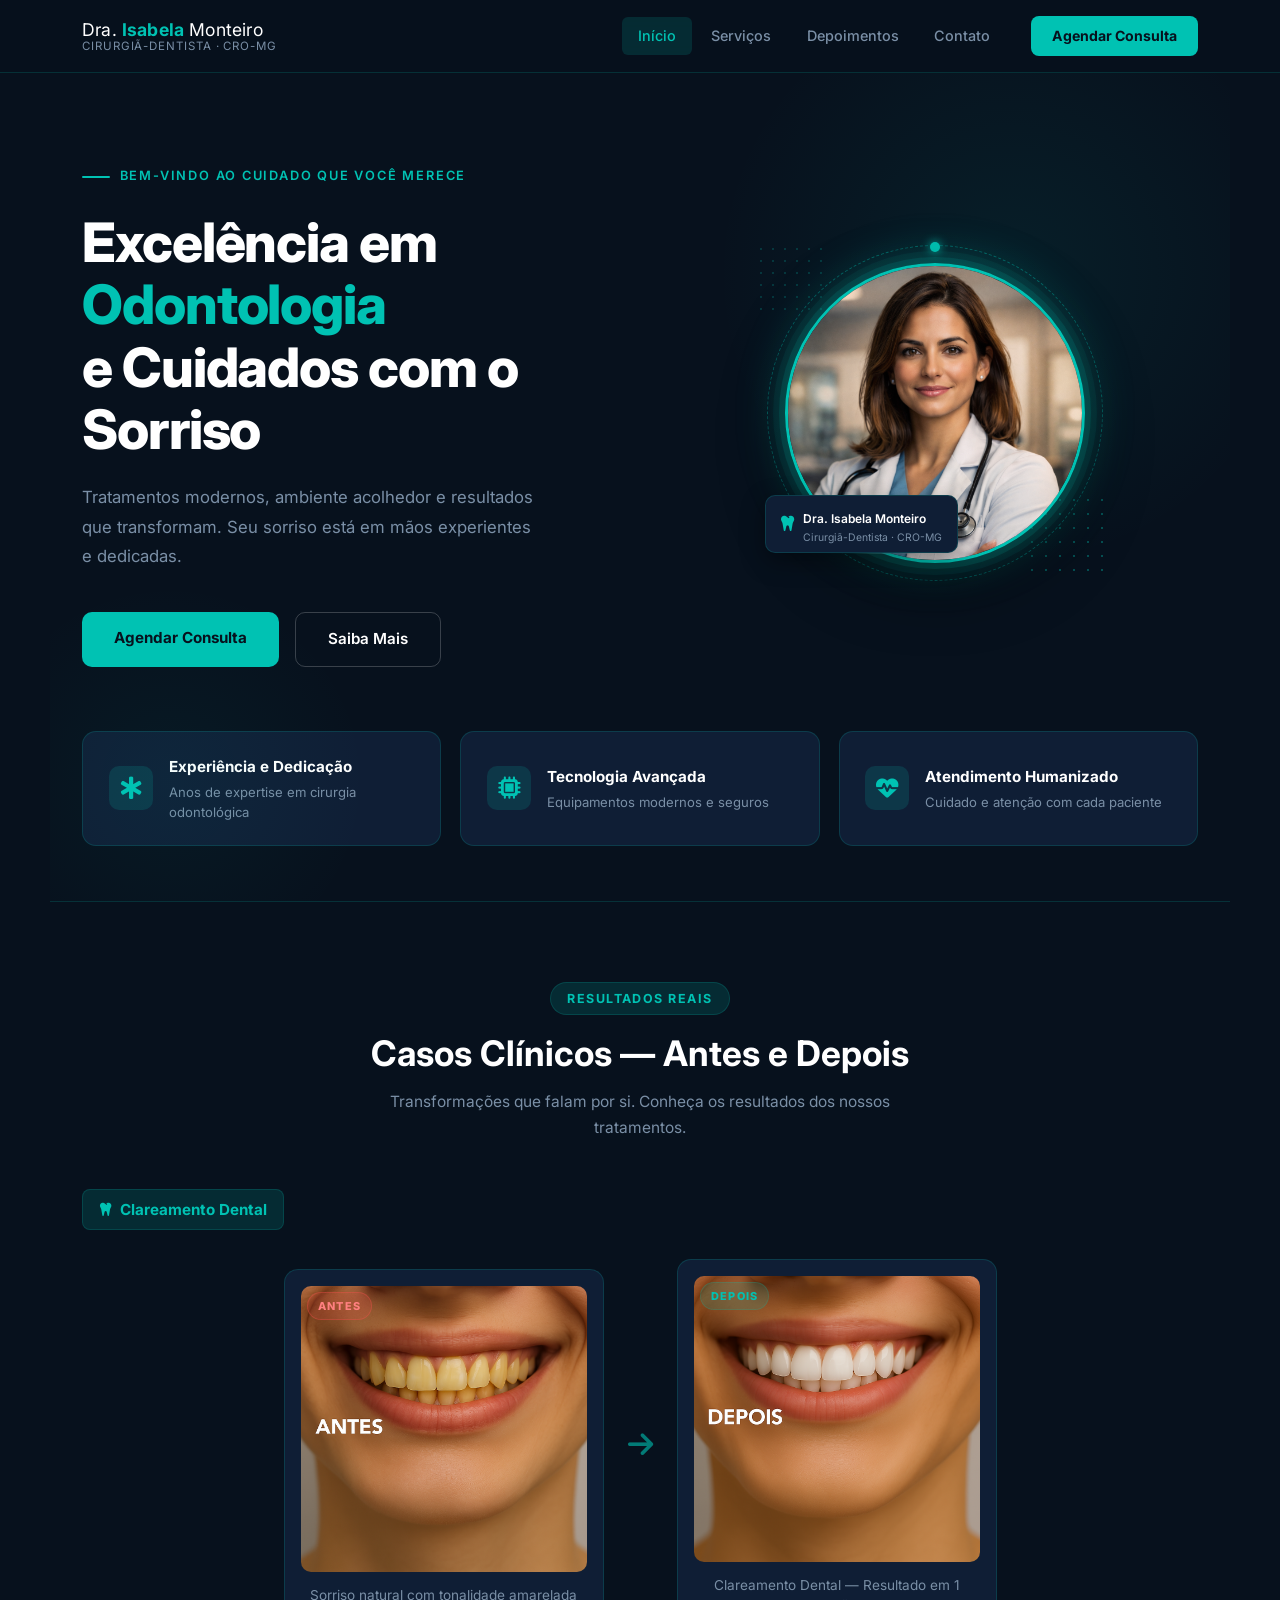
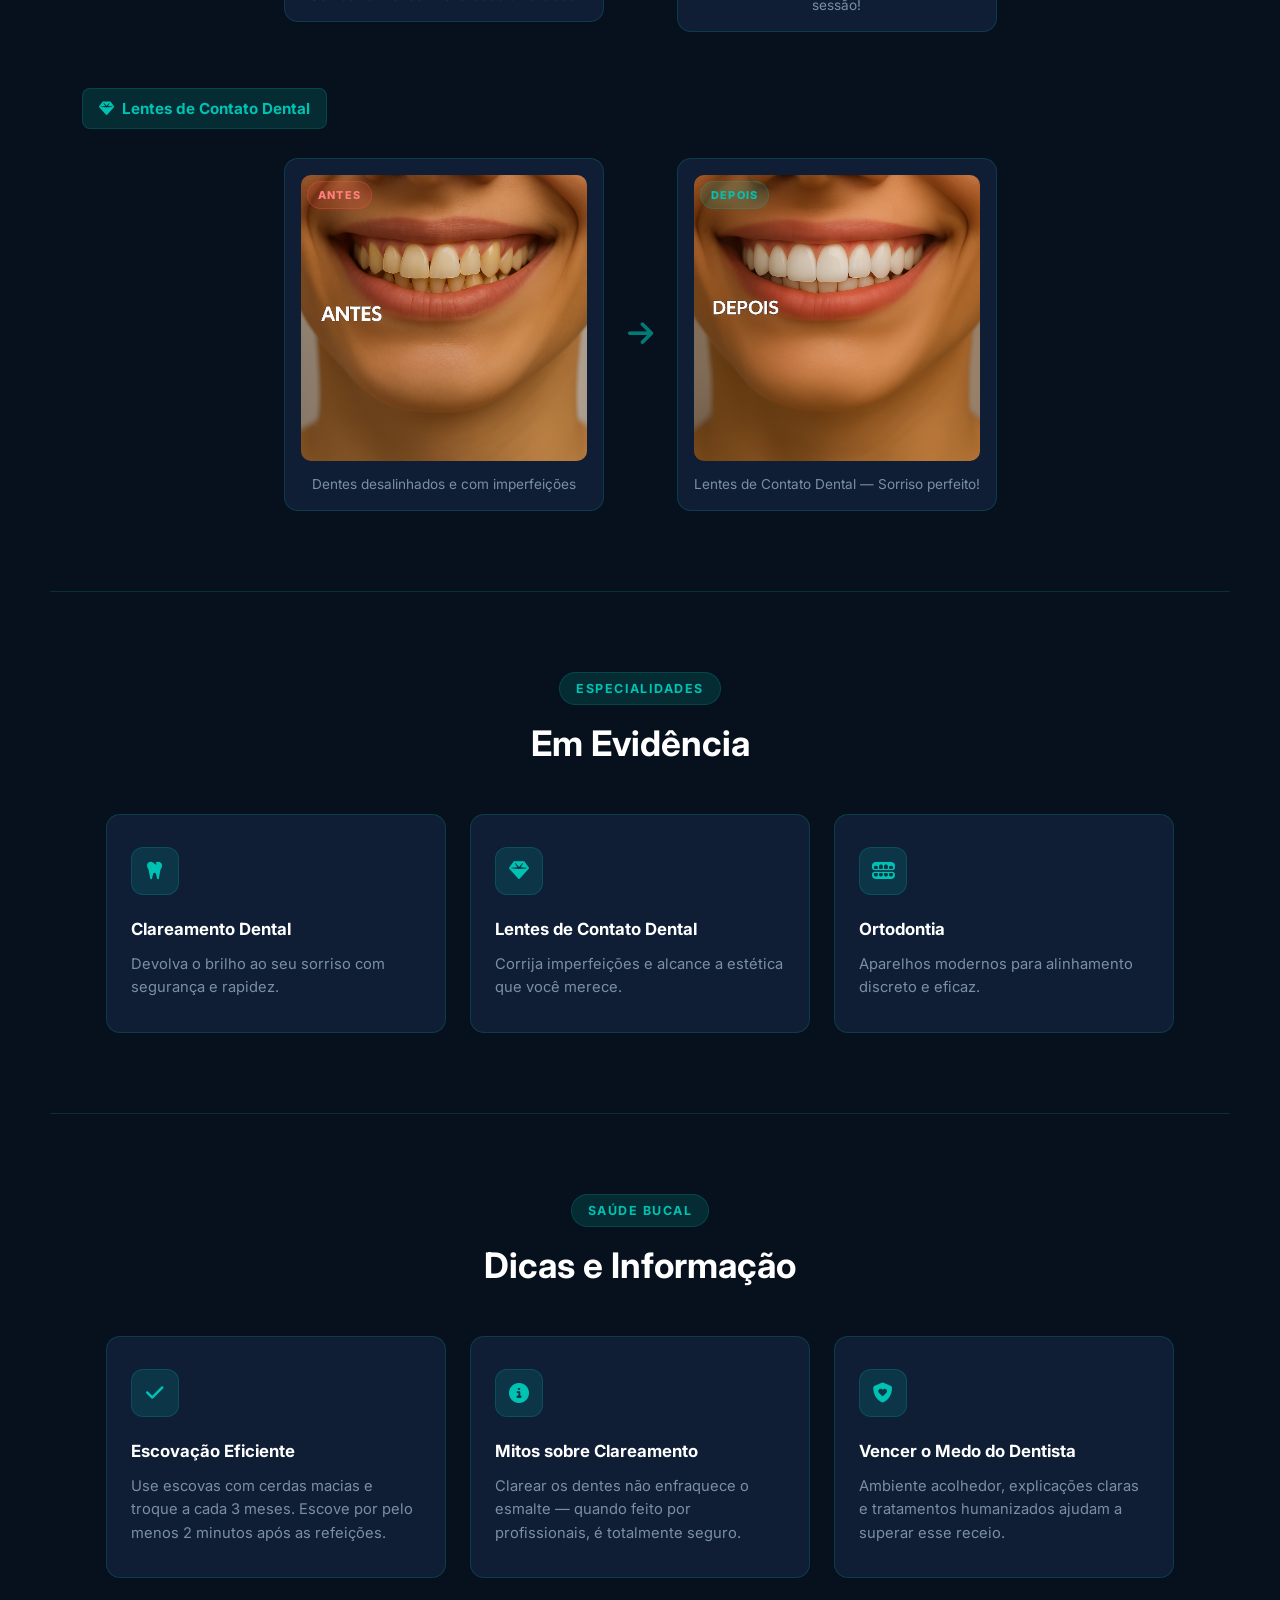
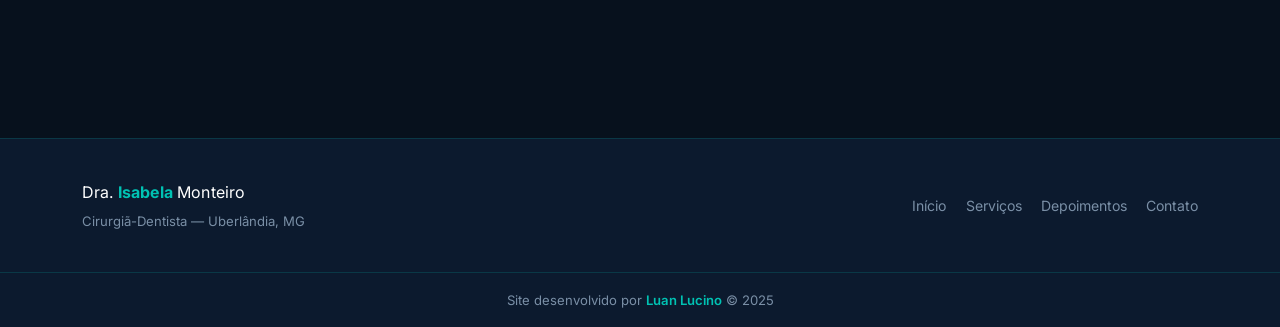
==== commit fbef9f19: "Update index.html" ====
--- a/index.html
+++ b/index.html
@@ -44,7 +44,7 @@
 
         <!-- Texto -->
         <div class="hero-text">
-          <p class="hero-subtitle">Bem-vinda ao cuidado que você merece</p>
+          <p class="hero-subtitle">Bem-vindo ao cuidado que você merece</p>
           <h1>
             Excelência em<br>
             <span class="highlight">Odontologia</span><br>
@@ -213,7 +213,7 @@
       </div>
     </div>
     <div class="footer-bottom">
-      <p>Site desenvolvido por <a href="https://portobeloweb.com.br" target="_blank" rel="noopener">Luan Lucino</a> © 2025</p>
+      <p>Site desenvolvido por <a href="https://luanlucino.github.io/Portfolio/" target="_blank" rel="noopener">Luan Lucino</a> © 2025</p>
     </div>
   </footer>
 
